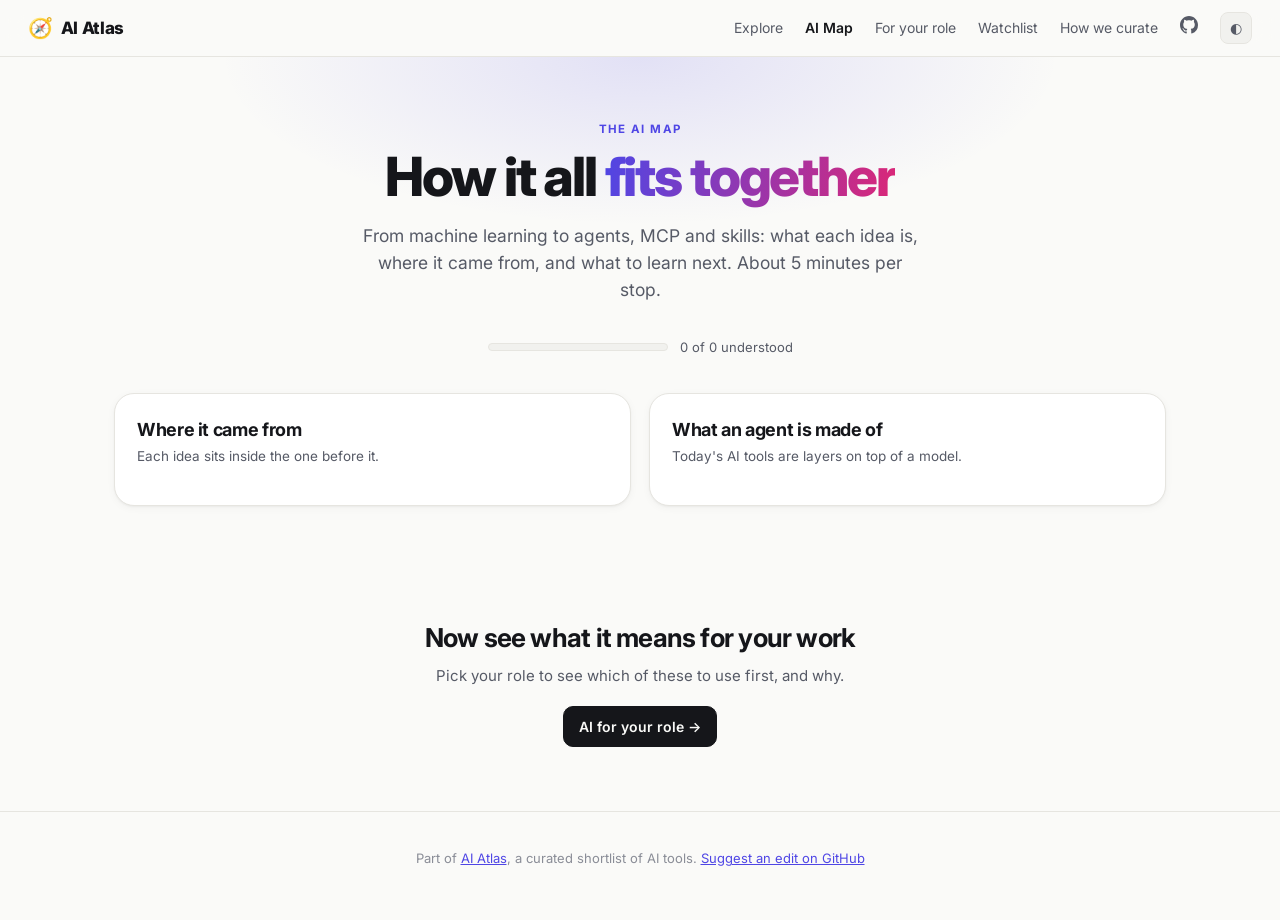
==== site/learn.html @ 44d68c16 "Initial commit: AI Atlas" ====
<!doctype html>
<html lang="en">
<head>
  <meta charset="utf-8">
  <meta name="viewport" content="width=device-width, initial-scale=1">
  <title>The AI Map</title>
  <meta name="description" content="How machine learning, deep learning, LLMs, agents, MCP and skills fit together, step by step.">
  <link rel="preconnect" href="https://fonts.googleapis.com">
  <link rel="preconnect" href="https://fonts.gstatic.com" crossorigin>
  <link href="https://fonts.googleapis.com/css2?family=Inter:wght@400;500;600;700;800&family=JetBrains+Mono:wght@500&display=swap" rel="stylesheet">
  <link rel="stylesheet" href="styles.css">
  <link rel="icon" href="data:image/svg+xml,<svg xmlns='http://www.w3.org/2000/svg' viewBox='0 0 100 100'><text y='.9em' font-size='90'>🧭</text></svg>">
</head>
<body>
  <header class="topbar">
    <a class="brand" href="index.html">
      <span class="brand-mark">🧭</span> AI&nbsp;Atlas
    </a>
    <nav class="topnav">
      <a href="index.html">Explore</a>
      <a href="learn.html" aria-current="page"><span class="long">AI </span>Map</a>
      <a href="roles.html"><span class="long">For your </span><span class="cap">r</span>ole</a>
      <a href="index.html#watchlist">Watchlist</a>
      <a href="https://github.com/vivekanand30/ai-atlas/blob/main/CURATION.md" target="_blank" rel="noopener">How we curate</a>
      <a class="gh" href="https://github.com/vivekanand30/ai-atlas" target="_blank" rel="noopener" aria-label="GitHub">
        <svg viewBox="0 0 16 16" width="18" height="18" aria-hidden="true"><path fill="currentColor" d="M8 0C3.58 0 0 3.58 0 8c0 3.54 2.29 6.53 5.47 7.59.4.07.55-.17.55-.38 0-.19-.01-.82-.01-1.49-2.01.37-2.53-.49-2.69-.94-.09-.23-.48-.94-.82-1.13-.28-.15-.68-.52-.01-.53.63-.01 1.08.58 1.23.82.72 1.21 1.87.87 2.33.66.07-.52.28-.87.51-1.07-1.78-.2-3.64-.89-3.64-3.95 0-.87.31-1.59.82-2.15-.08-.2-.36-1.02.08-2.12 0 0 .67-.21 2.2.82.64-.18 1.32-.27 2-.27.68 0 1.36.09 2 .27 1.53-1.04 2.2-.82 2.2-.82.44 1.1.16 1.92.08 2.12.51.56.82 1.27.82 2.15 0 3.07-1.87 3.75-3.65 3.95.29.25.54.73.54 1.48 0 1.07-.01 1.93-.01 2.2 0 .21.15.46.55.38A8.013 8.013 0 0016 8c0-4.42-3.58-8-8-8z"/></svg>
      </a>
      <button class="icon-btn" id="theme-toggle" aria-label="Toggle theme">◐</button>
    </nav>
  </header>
  <section class="page-hero">
    <p class="kicker">The AI Map</p>
    <h1>How it all <span class="grad">fits together</span></h1>
    <p class="sub">From machine learning to agents, MCP and skills: what each idea is, where it came from, and what to learn next. About 5 minutes per stop.</p>
    <div class="progress" aria-live="polite">
      <div class="progress-bar"><span id="progress-fill"></span></div>
      <span id="progress-text">0 of 0 understood</span>
      <button class="link-btn" id="progress-reset" hidden>Reset</button>
    </div>
  </section>

  <section class="big-picture" aria-label="The big picture">
    <div class="bp-card">
      <h2>Where it came from</h2>
      <p class="bp-sub">Each idea sits inside the one before it.</p>
      <div class="nest" id="nest"></div>
    </div>
    <div class="bp-card">
      <h2>What an agent is made of</h2>
      <p class="bp-sub">Today's AI tools are layers on top of a model.</p>
      <div class="layers" id="layers"></div>
    </div>
  </section>

  <main class="roadmap" id="roadmap"></main>

  <section class="cta">
    <h2>Now see what it means for your work</h2>
    <p>Pick your role to see which of these to use first, and why.</p>
    <a class="btn btn-primary" href="roles.html">AI for your role →</a>
  </section>

  <aside class="drawer" id="drawer" hidden aria-label="Concept details"></aside>
  <div class="scrim" id="scrim" hidden></div>

  <footer class="footer">
    Part of <a href="index.html">AI Atlas</a>, a curated shortlist of AI tools. <a href="https://github.com/vivekanand30/ai-atlas">Suggest an edit on GitHub</a>
  </footer>
  <script src="data.js"></script>
  <script src="common.js"></script>
  <script src="learn.js"></script>
  <script src="totop.js"></script>
</body>
</html>
---- site/styles.css ----
:root {
  --bg: #fafaf8;
  --bg-elev: #ffffff;
  --bg-soft: #f1f1ee;
  --fg: #15161a;
  --fg-muted: #565a66;
  --fg-faint: #8a8d97;
  --border: #e6e5e0;
  --accent: #4f46e5;
  --accent-2: #db2777;
  --accent-soft: #eef0ff;
  --gold: #b7791f;
  --gold-soft: #fdf5e6;
  --oss: #0f8a5f; --free: #2563eb; --freemium: #a16207; --paid: #be185d;
  --shadow: 0 1px 2px rgba(20,20,30,.04), 0 2px 8px rgba(20,20,30,.04);
  --shadow-hover: 0 4px 10px rgba(20,20,30,.06), 0 16px 40px rgba(20,20,30,.10);
  --radius: 16px;
  --grid-line: rgba(20,20,30,.05);
  color-scheme: light;
}
@media (prefers-color-scheme: dark) {
  :root:not([data-theme="light"]) {
    --bg: #0c0c0f; --bg-elev: #151519; --bg-soft: #1d1d23; --fg: #eeeef2; --fg-muted: #a6a8b3; --fg-faint: #6e7180;
    --border: #2a2a32; --accent: #8b8cff; --accent-2: #f472b6; --accent-soft: #1f2040; --gold: #f2c46d; --gold-soft: #2a2214;
    --oss: #4ade80; --free: #60a5fa; --freemium: #fbbf24; --paid: #f472b6;
    --shadow: 0 1px 2px rgba(0,0,0,.4); --shadow-hover: 0 12px 36px rgba(0,0,0,.5); --grid-line: rgba(255,255,255,.04);
    color-scheme: dark;
  }
}
:root[data-theme="dark"] {
  --bg: #0c0c0f; --bg-elev: #151519; --bg-soft: #1d1d23; --fg: #eeeef2; --fg-muted: #a6a8b3; --fg-faint: #6e7180;
  --border: #2a2a32; --accent: #8b8cff; --accent-2: #f472b6; --accent-soft: #1f2040; --gold: #f2c46d; --gold-soft: #2a2214;
  --oss: #4ade80; --free: #60a5fa; --freemium: #fbbf24; --paid: #f472b6;
  --shadow: 0 1px 2px rgba(0,0,0,.4); --shadow-hover: 0 12px 36px rgba(0,0,0,.5); --grid-line: rgba(255,255,255,.04);
  color-scheme: dark;
}

* { box-sizing: border-box; }
[hidden] { display: none !important; }
html { scroll-behavior: smooth; scroll-padding-top: 72px; }
body { margin: 0; background: var(--bg); color: var(--fg); font: 15px/1.55 Inter, system-ui, -apple-system, sans-serif; -webkit-font-smoothing: antialiased; overflow-x: hidden; }
a { color: inherit; }
button { font: inherit; color: inherit; }
.muted { color: var(--fg-faint); }

/* Top bar */
.topbar {
  position: sticky; top: 0; z-index: 20; display: flex; align-items: center; justify-content: space-between;
  padding: 12px 28px; background: color-mix(in srgb, var(--bg) 80%, transparent);
  backdrop-filter: saturate(1.4) blur(14px); border-bottom: 1px solid var(--border);
}
.brand { display: flex; align-items: center; gap: 8px; font-weight: 800; letter-spacing: -.02em; text-decoration: none; font-size: 17px; }
.brand-mark { font-size: 20px; }
.topnav { display: flex; align-items: center; gap: 22px; font-size: 14px; color: var(--fg-muted); }
.topnav a { text-decoration: none; }
.topnav a:hover { color: var(--fg); }
.icon-btn { background: var(--bg-soft); border: 1px solid var(--border); border-radius: 8px; width: 32px; height: 32px; cursor: pointer; }

/* Hero */
.hero { position: relative; isolation: isolate; max-width: 900px; margin: 0 auto; padding: 72px 24px 32px; text-align: center; }
.hero::before {
  content: ""; position: absolute; inset: 0 calc(50% - 50vw); z-index: -1;
  background:
    radial-gradient(600px 260px at 50% 0%, color-mix(in srgb, var(--accent) 16%, transparent), transparent 70%),
    linear-gradient(var(--grid-line) 1px, transparent 1px) 0 0 / 40px 40px,
    linear-gradient(90deg, var(--grid-line) 1px, transparent 1px) 0 0 / 40px 40px;
  -webkit-mask-image: linear-gradient(#000 40%, transparent); mask-image: linear-gradient(#000 40%, transparent);
}
.eyebrow {
  display: inline-flex; flex-wrap: wrap; justify-content: center; align-items: center; gap: 4px 8px; margin: 0 0 18px; padding: 5px 12px; border-radius: 999px;
  font-size: 12.5px; color: var(--fg-muted); font-weight: 500; background: var(--bg-elev); border: 1px solid var(--border);
}
.dot { width: 7px; height: 7px; border-radius: 50%; background: var(--oss); box-shadow: 0 0 0 3px color-mix(in srgb, var(--oss) 20%, transparent); }
.hero h1 { margin: 0; font-size: clamp(36px, 6.4vw, 64px); line-height: 1.02; letter-spacing: -.045em; font-weight: 800; }
.grad { background: linear-gradient(100deg, var(--accent), var(--accent-2)); -webkit-background-clip: text; background-clip: text; color: transparent; }
.sub { color: var(--fg-muted); font-size: 17.5px; margin: 16px auto 30px; max-width: 560px; }

.search { position: relative; max-width: 680px; margin: 0 auto; }
.search input {
  width: 100%; padding: 19px 54px; font: inherit; font-size: 17px; color: var(--fg);
  background: var(--bg-elev); border: 1px solid var(--border); border-radius: 18px;
  box-shadow: 0 1px 2px rgba(0,0,0,.04), 0 10px 30px -10px color-mix(in srgb, var(--accent) 25%, transparent);
  outline: none; transition: border-color .15s, box-shadow .15s;
}
.search input:focus { border-color: var(--accent); box-shadow: 0 0 0 4px var(--accent-soft), 0 10px 30px -10px color-mix(in srgb, var(--accent) 35%, transparent); }
.search input::-webkit-search-cancel-button { display: none; }
.search-ico { position: absolute; left: 20px; top: 50%; transform: translateY(-50%); color: var(--fg-faint); }
.kbd {
  position: absolute; right: 18px; top: 50%; transform: translateY(-50%);
  font: 500 12px "JetBrains Mono", monospace; color: var(--fg-faint);
  border: 1px solid var(--border); border-bottom-width: 2px; border-radius: 6px; padding: 1px 7px; background: var(--bg-soft);
}
.try { margin-top: 14px; font-size: 13px; color: var(--fg-faint); display: flex; flex-wrap: wrap; justify-content: center; gap: 6px 4px; align-items: center; }
.try button { background: none; border: 0; padding: 2px 6px; border-radius: 6px; color: var(--fg-muted); cursor: pointer; text-decoration: underline dotted; text-underline-offset: 3px; }
.try button:hover { color: var(--accent); background: var(--accent-soft); }

.intents-label { margin: 34px 0 10px; font-size: 11.5px; text-transform: uppercase; letter-spacing: .1em; color: var(--fg-faint); font-weight: 600; }
.intents { display: flex; flex-wrap: wrap; justify-content: center; gap: 8px; }
.intent {
  display: inline-flex; align-items: center; gap: 6px; padding: 8px 14px; border-radius: 999px;
  background: var(--bg-elev); border: 1px solid var(--border); cursor: pointer; font-size: 14px; font-weight: 500;
  transition: transform .12s, border-color .12s, background .12s; box-shadow: var(--shadow);
}
.intent:hover { border-color: var(--accent); transform: translateY(-1px); }
.intent[aria-pressed="true"] { background: var(--fg); border-color: var(--fg); color: var(--bg); }

/* Stack pipeline */
.stack-view { max-width: 1260px; margin: 8px auto 16px; padding: 0 28px; }
.stack-card { background: var(--bg-elev); border: 1px solid var(--border); border-radius: 22px; padding: 26px; box-shadow: var(--shadow-hover); animation: rise .25s ease-out; }
@keyframes rise { from { opacity: 0; transform: translateY(6px); } to { opacity: 1; transform: none; } }
.stack-head { display: flex; justify-content: space-between; gap: 16px; align-items: flex-start; margin-bottom: 22px; }
.stack-kicker, .sug-kicker, .verdict-label { font-size: 11px; text-transform: uppercase; letter-spacing: .1em; font-weight: 700; color: var(--accent); }
.stack-head h2 { margin: 4px 0 0; font-size: 24px; letter-spacing: -.025em; }
.stack-head p { margin: 4px 0 0; color: var(--fg-muted); }
.close-btn { flex: none; background: var(--bg-soft); border: 0; border-radius: 9px; width: 34px; height: 34px; cursor: pointer; font-size: 19px; line-height: 1; }
.close-btn:hover { background: var(--border); }
.pipeline { list-style: none; margin: 0; padding: 0 0 4px; display: grid; grid-auto-flow: column; grid-auto-columns: minmax(190px, 1fr); overflow-x: auto; }
.step { position: relative; padding-right: 18px; }
.step:not(:last-child)::after { content: ""; position: absolute; top: 15px; left: 40px; right: 2px; height: 2px; background: linear-gradient(90deg, var(--accent), var(--accent-2)); opacity: .3; border-radius: 2px; }
.step-num { position: relative; z-index: 1; width: 32px; height: 32px; border-radius: 50%; display: grid; place-items: center; background: linear-gradient(135deg, var(--accent), var(--accent-2)); color: #fff; font-weight: 700; font-size: 14px; }
.step h4 { margin: 12px 0 2px; font-size: 15px; }
.step p { margin: 0 0 12px; font-size: 13px; color: var(--fg-muted); min-height: 3.9em; }
.picks { display: flex; flex-direction: column; gap: 6px; }
.pick { display: flex; align-items: center; gap: 8px; text-align: left; padding: 7px 10px; border-radius: 10px; background: var(--bg-soft); border: 1px solid transparent; cursor: pointer; font-size: 13.5px; font-weight: 500; }
.pick:hover { border-color: var(--accent); background: var(--accent-soft); }
.pick.is-default { background: var(--bg-elev); border-color: color-mix(in srgb, var(--accent) 50%, transparent); box-shadow: var(--shadow); }
.pick .default { margin-left: auto; font-size: 10.5px; font-weight: 700; text-transform: uppercase; letter-spacing: .06em; color: var(--accent); }

/* Layout */
.layout { max-width: 1260px; margin: 0 auto; padding: 20px 28px 72px; display: grid; grid-template-columns: 236px 1fr; gap: 36px; }
.layout > * { min-width: 0; }
.filters { position: sticky; top: 78px; align-self: start; max-height: calc(100vh - 94px); overflow-y: auto; padding-right: 4px; }
.filter-group { margin-bottom: 24px; }
.filter-group h3 { font-size: 11.5px; text-transform: uppercase; letter-spacing: .1em; color: var(--fg-faint); margin: 0 0 8px; font-weight: 600; }
.cat-list { list-style: none; margin: 0; padding: 0; }
.cat-btn { width: 100%; display: flex; align-items: center; gap: 8px; padding: 6px 10px; border-radius: 8px; border: 0; background: none; cursor: pointer; text-align: left; font-size: 14px; color: var(--fg-muted); }
.cat-btn:hover { background: var(--bg-soft); color: var(--fg); }
.cat-btn[aria-pressed="true"] { background: var(--fg); color: var(--bg); font-weight: 600; }
.cat-btn[aria-pressed="true"] .n { color: inherit; opacity: .7; }
.cat-btn .n { margin-left: auto; font-size: 12px; color: var(--fg-faint); font-variant-numeric: tabular-nums; }
.seg { display: flex; flex-wrap: wrap; gap: 6px; }
.seg button { padding: 5px 10px; border-radius: 8px; border: 1px solid var(--border); background: var(--bg-elev); cursor: pointer; font-size: 13px; }
.seg button[aria-pressed="true"] { background: var(--fg); color: var(--bg); border-color: var(--fg); }
select { width: 100%; padding: 8px 10px; border-radius: 8px; border: 1px solid var(--border); background: var(--bg-elev); color: var(--fg); font: inherit; font-size: 14px; }

.results-head { display: flex; align-items: center; justify-content: space-between; margin-bottom: 14px; min-height: 28px; gap: 12px; }
.results-meta { color: var(--fg-muted); font-size: 14px; }
.results-meta strong { color: var(--fg); }
.link-btn { background: none; border: 0; color: var(--accent); cursor: pointer; font-size: 14px; font-weight: 500; white-space: nowrap; }

.suggest {
  display: flex; align-items: center; gap: 14px; padding: 14px 18px; margin-bottom: 18px; border-radius: 14px; cursor: pointer;
  background: linear-gradient(100deg, var(--accent-soft), color-mix(in srgb, var(--accent-2) 10%, var(--bg-elev)));
  border: 1px solid color-mix(in srgb, var(--accent) 30%, transparent); transition: transform .12s;
}
.suggest:hover { transform: translateY(-1px); }
.sug-emoji { font-size: 26px; }
.suggest strong { font-size: 16px; }
.suggest .go { margin-left: auto; font-weight: 600; color: var(--accent); white-space: nowrap; }

.cat-section { margin-bottom: 44px; }
.cat-head { display: flex; align-items: baseline; gap: 12px; }
.cat-head h2 { font-size: 21px; letter-spacing: -.025em; margin: 0; }
.cat-count { font-size: 12px; color: var(--fg-faint); font-variant-numeric: tabular-nums; }
.cat-blurb { margin: 2px 0 16px; color: var(--fg-muted); font-size: 14px; }
.grid { display: grid; grid-template-columns: repeat(auto-fill, minmax(280px, 1fr)); gap: 16px 14px; padding-top: 6px; }

/* Cards */
.card {
  position: relative; display: flex; flex-direction: column; gap: 12px; padding: 18px; border-radius: var(--radius); cursor: pointer;
  background: var(--bg-elev); border: 1px solid var(--border); box-shadow: var(--shadow); transition: transform .15s, box-shadow .15s, border-color .15s;
}
.card:hover { transform: translateY(-2px); box-shadow: var(--shadow-hover); border-color: color-mix(in srgb, var(--accent) 35%, var(--border)); }
.card:focus-visible { outline: 2px solid var(--accent); outline-offset: 2px; }
.card.is-pick { border-color: color-mix(in srgb, var(--gold) 55%, var(--border)); background: linear-gradient(180deg, var(--gold-soft), var(--bg-elev) 60%); }
.pick-badge { position: absolute; top: -9px; right: 14px; font-size: 10.5px; font-weight: 700; letter-spacing: .04em; text-transform: uppercase; padding: 2px 9px; border-radius: 999px; background: var(--gold); color: #fff; }
:root[data-theme="dark"] .pick-badge { color: #1a1408; }
@media (prefers-color-scheme: dark) { :root:not([data-theme="light"]) .pick-badge { color: #1a1408; } }
.card-top { display: flex; align-items: center; gap: 11px; }
.card-id { min-width: 0; }
.avatar { width: 38px; height: 38px; flex: none; border-radius: 10px; background: var(--bg-soft); display: grid; place-items: center; font-weight: 700; font-size: 15px; color: var(--fg-muted); overflow: hidden; border: 1px solid var(--border); }
.avatar img { width: 100%; height: 100%; object-fit: cover; }
.avatar.xs { width: 22px; height: 22px; border-radius: 6px; font-size: 11px; }
.avatar.lg { width: 56px; height: 56px; border-radius: 14px; font-size: 22px; }
.card-title { font-weight: 650; font-size: 16px; letter-spacing: -.015em; line-height: 1.2; }
.card-cat { font-size: 12px; color: var(--fg-faint); margin-top: 2px; }
.price-txt { font-weight: 600; }
.price-oss { color: var(--oss); } .price-free { color: var(--free); } .price-freemium { color: var(--freemium); } .price-paid { color: var(--paid); }
.card-why { margin: 0; color: var(--fg); font-size: 14px; line-height: 1.5; flex: 1; }
.uses { display: flex; flex-direction: column; gap: 4px; border-top: 1px dashed var(--border); padding-top: 10px; }
.use { font-size: 12.5px; color: var(--fg-muted); }
.use::before { content: "→ "; color: var(--accent); font-weight: 600; }
mark { background: color-mix(in srgb, var(--accent) 20%, transparent); color: inherit; border-radius: 3px; padding: 0 1px; }

/* Watchlist */
.watch-section { padding-top: 28px; border-top: 1px dashed var(--border); }
.watch-card { position: relative; display: flex; flex-direction: column; gap: 8px; padding: 16px 18px; border-radius: var(--radius); border: 1px dashed var(--border); background: var(--bg-soft); }
.watch-top { display: flex; flex-direction: column; gap: 2px; }
.watch-top a { text-decoration: none; font-size: 15.5px; }
.watch-top a:hover { color: var(--accent); }
.watch-card p { margin: 0; font-size: 14px; }
.watch-card dl { margin: 0; font-size: 12.5px; color: var(--fg-muted); }
.watch-card dt { font-weight: 700; text-transform: uppercase; letter-spacing: .06em; font-size: 10.5px; color: var(--fg-faint); margin-top: 6px; }
.watch-card dd { margin: 2px 0 0; }
.watch-badge { position: absolute; top: -9px; right: 14px; font-size: 10.5px; font-weight: 700; letter-spacing: .04em; text-transform: uppercase; padding: 2px 9px; border-radius: 999px; background: var(--bg-elev); color: var(--fg-muted); border: 1px dashed var(--fg-faint); }
.watch-results { margin-top: 28px; padding-top: 20px; border-top: 1px dashed var(--border); }
.watch-results-head { display: flex; flex-wrap: wrap; align-items: baseline; gap: 4px 12px; margin-bottom: 12px; }
.watch-results-head h3 { margin: 0; font-size: 17px; letter-spacing: -.02em; }
.watch-results-head span { color: var(--fg-muted); font-size: 13.5px; }
.soft-empty { margin: 0 0 4px; font-size: 14px; }
.watch-note { margin-top: 16px; padding: 12px 16px; border-radius: 12px; border: 1px dashed var(--border); font-size: 13.5px; color: var(--fg-muted); }
.watch-note a { color: var(--accent); }

.empty { text-align: center; padding: 56px 20px; color: var(--fg-muted); border: 1px dashed var(--border); border-radius: var(--radius); background: var(--bg-elev); }
.empty-ico { font-size: 34px; }
.empty a { color: var(--accent); }

/* Detail dialog */
.detail { width: min(660px, calc(100vw - 32px)); max-height: calc(100vh - 64px); padding: 0; border: 1px solid var(--border); border-radius: 22px; background: var(--bg-elev); color: var(--fg); box-shadow: 0 30px 80px rgba(0,0,0,.35); }
.detail::backdrop { background: rgba(10,10,20,.45); backdrop-filter: blur(4px); }
.detail-body { padding: 26px; }
.detail-head { display: flex; gap: 14px; align-items: center; }
.detail-head h2 { margin: 0; font-size: 24px; letter-spacing: -.025em; }
.detail-head .close-btn { margin-left: auto; align-self: flex-start; }
.pick-inline { color: var(--gold); font-weight: 600; }
.lead { font-size: 15.5px; color: var(--fg-muted); margin: 18px 0 14px; }
.verdict { padding: 14px 16px; border-radius: 12px; background: var(--accent-soft); border-left: 3px solid var(--accent); font-size: 15px; }
.verdict-label { margin-bottom: 4px; }
.detail h3 { font-size: 11.5px; text-transform: uppercase; letter-spacing: .1em; color: var(--fg-faint); margin: 22px 0 8px; }
.chips { display: flex; gap: 6px; flex-wrap: wrap; }
.chip { padding: 6px 11px; border-radius: 9px; background: var(--bg-soft); border: 1px solid transparent; cursor: pointer; font-size: 13px; font-weight: 500; }
.chip:hover { border-color: var(--accent); color: var(--accent); }
.learn { display: flex; align-items: center; gap: 10px; padding: 12px 14px; border-radius: 12px; border: 1px solid var(--border); text-decoration: none; font-weight: 500; font-size: 14px; }
.learn:hover { border-color: var(--accent); }
.learn .arrow { margin-left: auto; color: var(--fg-faint); }
.actions { display: flex; gap: 8px; flex-wrap: wrap; margin-top: 22px; }
.btn { display: inline-flex; align-items: center; gap: 6px; padding: 9px 15px; border-radius: 10px; text-decoration: none; font-weight: 600; font-size: 14px; border: 1px solid var(--border); background: var(--bg-elev); cursor: pointer; }
.btn-primary { background: var(--fg); color: var(--bg); border-color: var(--fg); }
.badges { display: flex; gap: 6px; flex-wrap: wrap; margin-top: 14px; min-height: 20px; }
.badges img { height: 20px; }
.alts { display: grid; gap: 6px; }
.alt { display: flex; gap: 10px; align-items: flex-start; text-align: left; padding: 10px 12px; border-radius: 10px; border: 1px solid var(--border); background: none; cursor: pointer; font-size: 13.5px; }
.alt:hover { border-color: var(--accent); background: var(--accent-soft); }
.alt small { color: var(--fg-muted); font-size: 12.5px; }
.alt .avatar { margin-top: 2px; }

.footer { text-align: center; color: var(--fg-faint); font-size: 13px; padding: 36px 16px 52px; border-top: 1px solid var(--border); }
.footer a { color: var(--accent); }

/* Mobile */
@media (max-width: 860px) {
  .topbar { padding: 10px 16px; }
  .topnav { gap: 12px; font-size: 13px; }
  .topnav a:not(.gh):not([href$=".html"]) { display: none; }
  .topnav a { white-space: nowrap; }
  .topnav .long { display: none; }
  .topnav .cap { text-transform: uppercase; }
  .brand { font-size: 15px; }
  .hero { padding: 40px 16px 20px; }
  .eyebrow { font-size: 11.5px; }
  .search input { padding: 16px 44px; font-size: 16px; }
  .search-ico { left: 16px; }
  .kbd { display: none; }
  .intents { flex-wrap: nowrap; justify-content: flex-start; overflow-x: auto; margin: 0 -16px; padding: 0 16px 6px; }
  .intent { white-space: nowrap; }
  .stack-view { padding: 0 16px; }
  .stack-card { padding: 18px; }
  .pipeline { grid-auto-flow: row; grid-auto-columns: auto; gap: 20px; }
  .step:not(:last-child)::after { display: none; }
  .step p { min-height: 0; }
  .layout { grid-template-columns: 1fr; padding: 8px 16px 48px; gap: 14px; }
  .filters { position: static; max-height: none; overflow: visible; display: flex; gap: 12px; flex-direction: column; }
  .filter-group { margin: 0; }
  .cat-list { display: flex; gap: 6px; overflow-x: auto; margin: 0 -16px; padding: 0 16px 4px; }
  .cat-btn { white-space: nowrap; border: 1px solid var(--border); background: var(--bg-elev); }
  .cat-btn .n { margin-left: 4px; }
  .grid { grid-template-columns: 1fr; }
  .suggest .go { display: none; }
}

/* ===================== Shared page bits ===================== */
.topnav a[aria-current="page"] { color: var(--fg); font-weight: 600; }
.kicker { font-size: 11.5px; text-transform: uppercase; letter-spacing: .12em; font-weight: 700; color: var(--accent); margin: 0; }
.page-hero { position: relative; isolation: isolate; max-width: 860px; margin: 0 auto; padding: 64px 24px 28px; text-align: center; }
.page-hero::before {
  content: ""; position: absolute; inset: 0 calc(50% - 50vw); z-index: -1;
  background: radial-gradient(600px 240px at 50% 0%, color-mix(in srgb, var(--accent) 14%, transparent), transparent 70%);
}
.page-hero h1 { margin: 10px 0 0; font-size: clamp(32px, 5.6vw, 54px); line-height: 1.05; letter-spacing: -.04em; font-weight: 800; }
.tool-chip { display: inline-flex; align-items: center; gap: 7px; padding: 5px 10px 5px 6px; border-radius: 9px; background: var(--bg-soft); border: 1px solid transparent; text-decoration: none; font-size: 13px; font-weight: 500; }
.tool-chip:hover { border-color: var(--accent); color: var(--accent); }
.cta { text-align: center; padding: 48px 24px 64px; }
.cta h2 { margin: 0; font-size: 26px; letter-spacing: -.03em; }
.cta p { color: var(--fg-muted); margin: 6px 0 18px; }

/* ===================== AI Map ===================== */
.progress { display: inline-flex; align-items: center; gap: 12px; margin-top: 4px; font-size: 13px; color: var(--fg-muted); }
.progress-bar { width: 180px; height: 8px; border-radius: 99px; background: var(--bg-soft); border: 1px solid var(--border); overflow: hidden; }
.progress-bar span { display: block; height: 100%; width: 0; background: linear-gradient(90deg, var(--accent), var(--accent-2)); transition: width .3s; }

.big-picture { max-width: 1100px; margin: 8px auto 40px; padding: 0 24px; display: grid; grid-template-columns: 1fr 1fr; gap: 18px; }
.bp-card { background: var(--bg-elev); border: 1px solid var(--border); border-radius: 20px; padding: 22px; box-shadow: var(--shadow); }
.bp-card h2 { margin: 0; font-size: 18px; letter-spacing: -.02em; }
.bp-sub { margin: 2px 0 16px; color: var(--fg-muted); font-size: 13.5px; }
.nest-box { display: block; width: 100%; text-align: left; padding: 10px 12px 12px; border-radius: 14px; cursor: pointer; border: 1.5px solid color-mix(in srgb, var(--accent) 35%, var(--border)); background: color-mix(in srgb, var(--accent) 5%, var(--bg-elev)); transition: border-color .15s; }
.nest-box .nest-box { margin-top: 8px; }
.nest-box.n1 { background: color-mix(in srgb, var(--accent) 9%, var(--bg-elev)); }
.nest-box.n2 { background: color-mix(in srgb, var(--accent) 14%, var(--bg-elev)); }
.nest-box.n3 { background: linear-gradient(120deg, color-mix(in srgb, var(--accent) 24%, var(--bg-elev)), color-mix(in srgb, var(--accent-2) 20%, var(--bg-elev))); }
.nest-box:hover { border-color: var(--accent); }
.nest-box:focus-visible { outline: 2px solid var(--accent); }
.nest-label { display: flex; align-items: baseline; gap: 8px; flex-wrap: wrap; font-size: 14px; }
.nest-label small { color: var(--fg-muted); font-size: 12px; }
.layers { display: flex; flex-direction: column; gap: 6px; }
.layer { display: flex; align-items: center; gap: 12px; width: 100%; text-align: left; padding: 9px 12px; border-radius: 12px; border: 1px solid var(--border); background: var(--bg-soft); cursor: pointer; font-size: 14px; transition: transform .12s, border-color .12s; }
button.layer:hover { border-color: var(--accent); transform: translateX(3px); }
div.layer { cursor: default; border-style: dashed; background: none; }
.layer small { display: block; color: var(--fg-muted); font-size: 12px; }
.layer-icon { font-size: 18px; width: 26px; text-align: center; }
.layer-llm { background: linear-gradient(120deg, color-mix(in srgb, var(--accent) 22%, var(--bg-elev)), color-mix(in srgb, var(--accent-2) 16%, var(--bg-elev))); }

.roadmap { max-width: 980px; margin: 0 auto; padding: 0 24px 24px; }
.phase { position: relative; padding-bottom: 28px; }
.phase-head { position: relative; z-index: 1; text-align: center; margin: 0 auto 18px; max-width: 420px; padding: 12px 18px; border-radius: 16px; background: var(--fg); color: var(--bg); }
.phase-head h2 { margin: 2px 0 0; font-size: 20px; letter-spacing: -.02em; }
.phase-head p { margin: 2px 0 0; font-size: 13px; opacity: .8; }
.phase-head .muted { color: inherit; opacity: .8; }
.phase-num { font-size: 10.5px; text-transform: uppercase; letter-spacing: .14em; font-weight: 700; opacity: .7; }
.nodes { position: relative; list-style: none; margin: 0; padding: 0; display: grid; grid-template-columns: 1fr 1fr; column-gap: 56px; row-gap: 12px; }
.roadmap::before { content: ""; position: absolute; }
.phase::before { content: ""; position: absolute; top: 0; bottom: 0; left: 50%; width: 2px; transform: translateX(-1px); background: linear-gradient(var(--accent), var(--accent-2)); opacity: .35; }
.node-row { position: relative; }
.node-row:nth-child(odd) { grid-column: 1; }
.node-row:nth-child(even) { grid-column: 2; margin-top: 30px; }
.node-row::after { content: ""; position: absolute; top: 50%; width: 28px; height: 2px; background: color-mix(in srgb, var(--accent) 40%, transparent); }
.node-row:nth-child(odd)::after { right: -28px; }
.node-row:nth-child(even)::after { left: -28px; }
.node {
  position: relative; z-index: 1; display: flex; align-items: center; gap: 12px; width: 100%; text-align: left; padding: 12px 14px; border-radius: 14px; cursor: pointer;
  background: var(--bg-elev); border: 1.5px solid var(--border); box-shadow: var(--shadow); transition: transform .12s, border-color .12s, box-shadow .12s;
}
.node:hover, .node.is-active { border-color: var(--accent); transform: translateY(-1px); box-shadow: var(--shadow-hover); }
.node-num { flex: none; width: 30px; height: 30px; border-radius: 50%; display: grid; place-items: center; font-weight: 700; font-size: 13px; background: var(--bg-soft); color: var(--fg-muted); border: 1px solid var(--border); }
.node.is-done { border-color: color-mix(in srgb, var(--oss) 55%, var(--border)); }
.node.is-done .node-num { background: var(--oss); color: #fff; border-color: var(--oss); }
.node-text strong { display: block; font-size: 15px; letter-spacing: -.01em; line-height: 1.25; }
.node-text small { color: var(--fg-faint); font-size: 12px; }

.scrim { position: fixed; inset: 0; z-index: 30; background: rgba(10,10,20,.35); backdrop-filter: blur(2px); }
.drawer { position: fixed; z-index: 31; top: 0; right: 0; bottom: 0; width: min(480px, 100vw); display: flex; flex-direction: column; background: var(--bg-elev); border-left: 1px solid var(--border); box-shadow: -20px 0 60px rgba(0,0,0,.2); animation: slide .22s ease-out; }
@keyframes slide { from { transform: translateX(30px); opacity: 0; } to { transform: none; opacity: 1; } }
.d-head { display: flex; gap: 12px; justify-content: space-between; align-items: flex-start; padding: 22px 24px 12px; border-bottom: 1px solid var(--border); }
.d-head h2 { margin: 4px 0 0; font-size: 23px; letter-spacing: -.03em; line-height: 1.15; }
.d-body { flex: 1; overflow-y: auto; padding: 6px 24px 20px; }
.d-body h3 { font-size: 11.5px; text-transform: uppercase; letter-spacing: .1em; color: var(--fg-faint); margin: 18px 0 6px; }
.d-body p { margin: 0; font-size: 15px; line-height: 1.6; }
.analogy { margin-top: 16px; padding: 12px 14px; border-radius: 12px; background: var(--gold-soft); font-size: 14.5px; }
.try-box { margin-top: 14px; padding: 12px 14px; border-radius: 12px; background: var(--accent-soft); border-left: 3px solid var(--accent); font-size: 14.5px; }
.d-body .learn { margin-top: 10px; }
.d-nav { display: flex; flex-wrap: wrap; gap: 6px; align-items: center; margin-top: 16px; font-size: 13px; color: var(--fg-faint); }
.d-nav > span { min-width: 64px; font-weight: 600; }
.d-foot { display: flex; gap: 12px; align-items: center; justify-content: space-between; flex-wrap: wrap; padding: 14px 24px; border-top: 1px solid var(--border); background: var(--bg-soft); }
.check { display: inline-flex; align-items: center; gap: 8px; font-size: 14px; font-weight: 500; cursor: pointer; }
.check input { width: 18px; height: 18px; accent-color: var(--oss); }

/* ===================== Roles ===================== */
.role-grid { max-width: 1100px; margin: 0 auto; padding: 0 24px; display: grid; grid-template-columns: repeat(auto-fill, minmax(220px, 1fr)); gap: 12px; }
.role-card { display: flex; flex-direction: column; align-items: flex-start; gap: 4px; padding: 18px; border-radius: 16px; text-align: left; cursor: pointer; background: var(--bg-elev); border: 1.5px solid var(--border); box-shadow: var(--shadow); transition: transform .12s, border-color .12s; }
.role-card:hover { transform: translateY(-2px); border-color: color-mix(in srgb, var(--accent) 50%, var(--border)); }
.role-card[aria-pressed="true"] { border-color: var(--accent); background: var(--accent-soft); }
.role-emoji { font-size: 28px; margin-bottom: 4px; }
.role-card strong { font-size: 16px; letter-spacing: -.01em; }
.role-card small { color: var(--fg-muted); font-size: 13px; line-height: 1.4; }
.role-detail { max-width: 1100px; margin: 24px auto 0; padding: 26px; border-radius: 22px; background: var(--bg-elev); border: 1px solid var(--border); box-shadow: var(--shadow-hover); animation: rise .25s ease-out; scroll-margin-top: 80px; }
.rd-head { display: flex; align-items: center; gap: 14px; margin-bottom: 16px; }
.rd-head h2 { margin: 0; font-size: 26px; letter-spacing: -.03em; }
.rd-head p { margin: 0; }
.rd-head .close-btn { margin-left: auto; }
.rd-emoji { font-size: 40px; }
.levels { display: grid; grid-template-columns: repeat(3, 1fr); gap: 16px; margin-top: 22px; }
.level h3 { display: flex; align-items: center; gap: 8px; margin: 0 0 10px; font-size: 15px; }
.level-num { width: 24px; height: 24px; border-radius: 50%; display: grid; place-items: center; font-size: 12px; color: #fff; background: linear-gradient(135deg, var(--accent), var(--accent-2)); }
.level-items { display: flex; flex-direction: column; gap: 8px; }
.role-item { display: flex; gap: 10px; align-items: flex-start; padding: 12px; border-radius: 12px; border: 1px solid var(--border); text-decoration: none; transition: border-color .12s, background .12s; }
.role-item:hover { border-color: var(--accent); background: var(--accent-soft); }
.role-item .avatar { width: 32px; height: 32px; border-radius: 8px; font-size: 13px; }
.ri-body { min-width: 0; }
.ri-top { display: flex; align-items: center; gap: 6px; flex-wrap: wrap; font-size: 14.5px; }
.ri-why { display: block; margin-top: 3px; color: var(--fg-muted); font-size: 13px; line-height: 1.45; }
.kind { font-size: 10.5px; font-weight: 700; text-transform: uppercase; letter-spacing: .05em; padding: 1px 7px; border-radius: 99px; background: var(--bg-soft); color: var(--fg-muted); border: 1px solid var(--border); }
.kind-skill { color: var(--accent-2); border-color: color-mix(in srgb, var(--accent-2) 40%, var(--border)); }
.kind-mcp { color: var(--accent); border-color: color-mix(in srgb, var(--accent) 40%, var(--border)); }
.kind-plugin { color: var(--freemium); border-color: color-mix(in srgb, var(--freemium) 40%, var(--border)); }
.kind-app { color: var(--free); border-color: color-mix(in srgb, var(--free) 40%, var(--border)); }
.watch-out { margin-top: 22px; padding: 14px 16px; border-radius: 12px; background: var(--gold-soft); font-size: 14.5px; }
.watch-out p { margin: 4px 0 0; }
.concepts { display: flex; flex-wrap: wrap; align-items: center; gap: 6px; margin-top: 16px; font-size: 13.5px; color: var(--fg-muted); }
.concepts .chip { text-decoration: none; color: var(--fg); }
.role-missing { text-align: center; color: var(--fg-faint); font-size: 13.5px; padding: 28px 16px 40px; }
.role-missing a { color: var(--accent); }

/* Review block in tool detail */
.review { margin-top: 18px; padding: 12px 14px; border-radius: 12px; border: 1px dashed var(--border); font-size: 13.5px; color: var(--fg-muted); }
.review strong { color: var(--fg); }
.review .ev { display: block; margin-top: 4px; font-size: 12px; color: var(--fg-faint); }

@media (max-width: 860px) {
  .page-hero { padding: 40px 16px 20px; }
  .big-picture { grid-template-columns: 1fr; padding: 0 16px; }
  .roadmap { padding: 0 16px 16px; }
  .phase::before { left: 15px; }
  .nodes { grid-template-columns: 1fr; padding-left: 36px; }
  .node-row:nth-child(n) { grid-column: 1; margin-top: 0; }
  .node-row:nth-child(n)::after { left: -21px; right: auto; width: 21px; }
  .phase-head { margin-left: 0; }
  .role-grid { padding: 0 16px; grid-template-columns: 1fr 1fr; }
  .role-detail { margin: 18px 16px 0; padding: 18px; }
  .levels { grid-template-columns: 1fr; }
  .rd-emoji { font-size: 32px; }
  .progress-bar { width: 120px; }
}

/* Back to top */
.to-top {
  position: fixed; right: 22px; bottom: 22px; z-index: 25; width: 44px; height: 44px; border-radius: 50%;
  display: grid; place-items: center; cursor: pointer; font-size: 18px; color: var(--bg); background: var(--fg);
  border: 0; box-shadow: var(--shadow-hover); opacity: 0; transform: translateY(10px); pointer-events: none; transition: opacity .2s, transform .2s;
}
.to-top.show { opacity: .92; transform: none; pointer-events: auto; }
.to-top:hover { opacity: 1; transform: translateY(-2px); }
.to-top:focus-visible { outline: 2px solid var(--accent); outline-offset: 3px; }
@media (max-width: 860px) { .to-top { right: 16px; bottom: 16px; width: 42px; height: 42px; } }
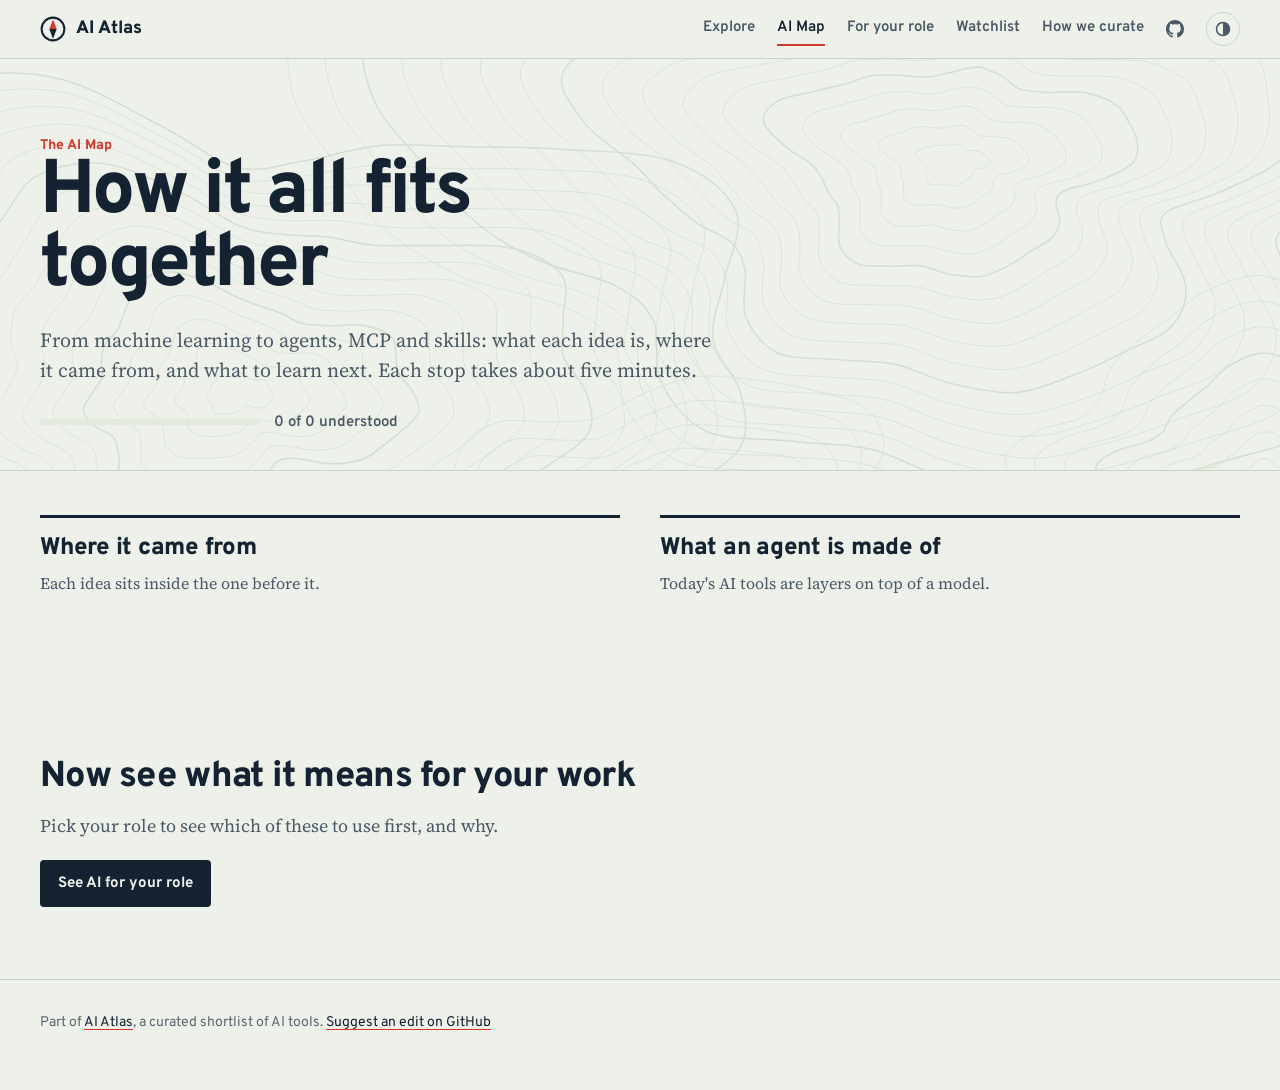
==== commit 02dc543e: "Redesign the site as a survey-map field guide Replace the generic template look (centred hero, purpl" ====
--- a/site/learn.html
+++ b/site/learn.html
@@ -7,14 +7,14 @@
   <meta name="description" content="How machine learning, deep learning, LLMs, agents, MCP and skills fit together, step by step.">
   <link rel="preconnect" href="https://fonts.googleapis.com">
   <link rel="preconnect" href="https://fonts.gstatic.com" crossorigin>
-  <link href="https://fonts.googleapis.com/css2?family=Inter:wght@400;500;600;700;800&family=JetBrains+Mono:wght@500&display=swap" rel="stylesheet">
+  <link href="https://fonts.googleapis.com/css2?family=Overpass:wght@400;600;700;800&family=Source+Serif+4:opsz,wght@8..60,400;8..60,600&display=swap" rel="stylesheet">
   <link rel="stylesheet" href="styles.css">
-  <link rel="icon" href="data:image/svg+xml,<svg xmlns='http://www.w3.org/2000/svg' viewBox='0 0 100 100'><text y='.9em' font-size='90'>🧭</text></svg>">
+  <link rel="icon" href="data:image/svg+xml,<svg xmlns='http://www.w3.org/2000/svg' viewBox='0 0 32 32'><circle cx='16' cy='16' r='14' fill='%23edf1ea' stroke='%23142231' stroke-width='2.5'/><path d='M16 4 20.5 16h-9z' fill='%23d2382b'/><path d='M16 28 11.5 16h9z' fill='%23142231'/></svg>">
 </head>
 <body>
   <header class="topbar">
     <a class="brand" href="index.html">
-      <span class="brand-mark">🧭</span> AI&nbsp;Atlas
+      <svg class="brand-mark" viewBox="0 0 32 32" aria-hidden="true"><circle cx="16" cy="16" r="14" fill="none" stroke="currentColor" stroke-width="2.5"/><path class="needle" d="M16 4 20.5 16h-9z"/><path d="M16 28 11.5 16h9z" fill="currentColor"/></svg> AI&nbsp;Atlas
     </a>
     <nav class="topnav">
       <a href="index.html">Explore</a>
@@ -25,13 +25,13 @@
       <a class="gh" href="https://github.com/vivekanand30/ai-atlas" target="_blank" rel="noopener" aria-label="GitHub">
         <svg viewBox="0 0 16 16" width="18" height="18" aria-hidden="true"><path fill="currentColor" d="M8 0C3.58 0 0 3.58 0 8c0 3.54 2.29 6.53 5.47 7.59.4.07.55-.17.55-.38 0-.19-.01-.82-.01-1.49-2.01.37-2.53-.49-2.69-.94-.09-.23-.48-.94-.82-1.13-.28-.15-.68-.52-.01-.53.63-.01 1.08.58 1.23.82.72 1.21 1.87.87 2.33.66.07-.52.28-.87.51-1.07-1.78-.2-3.64-.89-3.64-3.95 0-.87.31-1.59.82-2.15-.08-.2-.36-1.02.08-2.12 0 0 .67-.21 2.2.82.64-.18 1.32-.27 2-.27.68 0 1.36.09 2 .27 1.53-1.04 2.2-.82 2.2-.82.44 1.1.16 1.92.08 2.12.51.56.82 1.27.82 2.15 0 3.07-1.87 3.75-3.65 3.95.29.25.54.73.54 1.48 0 1.07-.01 1.93-.01 2.2 0 .21.15.46.55.38A8.013 8.013 0 0016 8c0-4.42-3.58-8-8-8z"/></svg>
       </a>
-      <button class="icon-btn" id="theme-toggle" aria-label="Toggle theme">◐</button>
+      <button class="icon-btn" id="theme-toggle" aria-label="Switch light or dark theme"><svg viewBox="0 0 16 16" aria-hidden="true"><circle cx="8" cy="8" r="6.5" fill="none" stroke="currentColor" stroke-width="1.5"/><path d="M8 1.5a6.5 6.5 0 0 1 0 13z" fill="currentColor"/></svg></button>
     </nav>
   </header>
   <section class="page-hero">
     <p class="kicker">The AI Map</p>
-    <h1>How it all <span class="grad">fits together</span></h1>
-    <p class="sub">From machine learning to agents, MCP and skills: what each idea is, where it came from, and what to learn next. About 5 minutes per stop.</p>
+    <h1>How it all fits together</h1>
+    <p class="sub">From machine learning to agents, MCP and skills: what each idea is, where it came from, and what to learn next. Each stop takes about five minutes.</p>
     <div class="progress" aria-live="polite">
       <div class="progress-bar"><span id="progress-fill"></span></div>
       <span id="progress-text">0 of 0 understood</span>
@@ -57,7 +57,7 @@
   <section class="cta">
     <h2>Now see what it means for your work</h2>
     <p>Pick your role to see which of these to use first, and why.</p>
-    <a class="btn btn-primary" href="roles.html">AI for your role →</a>
+    <a class="btn btn-primary" href="roles.html">See AI for your role</a>
   </section>
 
   <aside class="drawer" id="drawer" hidden aria-label="Concept details"></aside>
--- a/site/styles.css
+++ b/site/styles.css
@@ -1,432 +1,441 @@
+/* AI Atlas: a field guide drawn like a survey map.
+   Map-paper ground, navy ink, one route-red accent reserved for routes and editor's picks.
+   Overpass (road-sign lineage) for headings and UI; Source Serif 4 for the guidebook prose. */
 :root {
-  --bg: #fafaf8;
-  --bg-elev: #ffffff;
-  --bg-soft: #f1f1ee;
-  --fg: #15161a;
-  --fg-muted: #565a66;
-  --fg-faint: #8a8d97;
-  --border: #e6e5e0;
-  --accent: #4f46e5;
-  --accent-2: #db2777;
-  --accent-soft: #eef0ff;
-  --gold: #b7791f;
-  --gold-soft: #fdf5e6;
-  --oss: #0f8a5f; --free: #2563eb; --freemium: #a16207; --paid: #be185d;
-  --shadow: 0 1px 2px rgba(20,20,30,.04), 0 2px 8px rgba(20,20,30,.04);
-  --shadow-hover: 0 4px 10px rgba(20,20,30,.06), 0 16px 40px rgba(20,20,30,.10);
-  --radius: 16px;
-  --grid-line: rgba(20,20,30,.05);
+  --paper: #edf1ea;
+  --panel: #f8faf5;
+  --panel-2: #e3e9df;
+  --ink: #142231;
+  --ink-2: #4a5965;
+  --ink-3: #5c6970;
+  --rule: #c9d3c6;
+  --rule-strong: #142231;
+  --route: #d2382b;
+  --route-soft: #f6dcd6;
+  --contour: #8fa58a;
+  --focus: #1f6fb2;
+  --oss: #2f7d4f; --free: #2c6e9b; --freemium: #8d6420; --paid: #8a3c6b;
+  --sans: Overpass, "Helvetica Neue", Arial, sans-serif;
+  --serif: "Source Serif 4", Georgia, serif;
+  --shadow-lift: 0 18px 50px -18px rgba(20, 34, 49, .35);
   color-scheme: light;
 }
 @media (prefers-color-scheme: dark) {
   :root:not([data-theme="light"]) {
-    --bg: #0c0c0f; --bg-elev: #151519; --bg-soft: #1d1d23; --fg: #eeeef2; --fg-muted: #a6a8b3; --fg-faint: #6e7180;
-    --border: #2a2a32; --accent: #8b8cff; --accent-2: #f472b6; --accent-soft: #1f2040; --gold: #f2c46d; --gold-soft: #2a2214;
-    --oss: #4ade80; --free: #60a5fa; --freemium: #fbbf24; --paid: #f472b6;
-    --shadow: 0 1px 2px rgba(0,0,0,.4); --shadow-hover: 0 12px 36px rgba(0,0,0,.5); --grid-line: rgba(255,255,255,.04);
+    --paper: #0f1a22; --panel: #15232d; --panel-2: #1c2d39; --ink: #e4eadf; --ink-2: #a9b6b0; --ink-3: #7f8f8c;
+    --rule: #2a3b46; --rule-strong: #e4eadf; --route: #ff6a55; --route-soft: #3a1f1c; --contour: #4f6b5c; --focus: #6fb3ff;
+    --oss: #6cc58f; --free: #6fb0e0; --freemium: #d9a75a; --paid: #d88ab8;
+    --shadow-lift: 0 18px 50px -18px rgba(0, 0, 0, .7);
     color-scheme: dark;
   }
 }
 :root[data-theme="dark"] {
-  --bg: #0c0c0f; --bg-elev: #151519; --bg-soft: #1d1d23; --fg: #eeeef2; --fg-muted: #a6a8b3; --fg-faint: #6e7180;
-  --border: #2a2a32; --accent: #8b8cff; --accent-2: #f472b6; --accent-soft: #1f2040; --gold: #f2c46d; --gold-soft: #2a2214;
-  --oss: #4ade80; --free: #60a5fa; --freemium: #fbbf24; --paid: #f472b6;
-  --shadow: 0 1px 2px rgba(0,0,0,.4); --shadow-hover: 0 12px 36px rgba(0,0,0,.5); --grid-line: rgba(255,255,255,.04);
+  --paper: #0f1a22; --panel: #15232d; --panel-2: #1c2d39; --ink: #e4eadf; --ink-2: #a9b6b0; --ink-3: #7f8f8c;
+  --rule: #2a3b46; --rule-strong: #e4eadf; --route: #ff6a55; --route-soft: #3a1f1c; --contour: #4f6b5c; --focus: #6fb3ff;
+  --oss: #6cc58f; --free: #6fb0e0; --freemium: #d9a75a; --paid: #d88ab8;
+  --shadow-lift: 0 18px 50px -18px rgba(0, 0, 0, .7);
   color-scheme: dark;
 }
 
 * { box-sizing: border-box; }
 [hidden] { display: none !important; }
-html { scroll-behavior: smooth; scroll-padding-top: 72px; }
-body { margin: 0; background: var(--bg); color: var(--fg); font: 15px/1.55 Inter, system-ui, -apple-system, sans-serif; -webkit-font-smoothing: antialiased; overflow-x: hidden; }
+html { scroll-behavior: smooth; scroll-padding-top: 76px; }
+@media (prefers-reduced-motion: reduce) { html { scroll-behavior: auto; } *, *::before, *::after { animation: none !important; transition: none !important; } }
+body { margin: 0; background: var(--paper); color: var(--ink); font: 400 16px/1.55 var(--sans); -webkit-font-smoothing: antialiased; overflow-x: hidden; }
 a { color: inherit; }
-button { font: inherit; color: inherit; }
-.muted { color: var(--fg-faint); }
-
-/* Top bar */
+button, input, select { font: inherit; color: inherit; }
+:focus-visible { outline: 2px solid var(--focus); outline-offset: 2px; }
+.muted { color: var(--ink-3); }
+h1, h2, h3, h4 { font-family: var(--sans); }
+
+/* ---------- Top bar ---------- */
 .topbar {
-  position: sticky; top: 0; z-index: 20; display: flex; align-items: center; justify-content: space-between;
-  padding: 12px 28px; background: color-mix(in srgb, var(--bg) 80%, transparent);
-  backdrop-filter: saturate(1.4) blur(14px); border-bottom: 1px solid var(--border);
-}
-.brand { display: flex; align-items: center; gap: 8px; font-weight: 800; letter-spacing: -.02em; text-decoration: none; font-size: 17px; }
-.brand-mark { font-size: 20px; }
-.topnav { display: flex; align-items: center; gap: 22px; font-size: 14px; color: var(--fg-muted); }
-.topnav a { text-decoration: none; }
-.topnav a:hover { color: var(--fg); }
-.icon-btn { background: var(--bg-soft); border: 1px solid var(--border); border-radius: 8px; width: 32px; height: 32px; cursor: pointer; }
-
-/* Hero */
-.hero { position: relative; isolation: isolate; max-width: 900px; margin: 0 auto; padding: 72px 24px 32px; text-align: center; }
+  position: sticky; top: 0; z-index: 20; display: flex; align-items: center; justify-content: space-between; gap: 16px;
+  padding: 12px clamp(16px, 4vw, 40px); background: color-mix(in srgb, var(--paper) 88%, transparent);
+  backdrop-filter: blur(10px); border-bottom: 1px solid var(--rule);
+}
+.brand { display: flex; align-items: center; gap: 10px; font-weight: 800; font-size: 18px; letter-spacing: -.01em; text-decoration: none; }
+.brand-mark { width: 26px; height: 26px; flex: none; color: var(--ink); }
+.brand-mark .needle { fill: var(--route); }
+.topnav { display: flex; align-items: center; gap: 22px; font-size: 15px; font-weight: 600; color: var(--ink-2); }
+.topnav a { text-decoration: none; padding: 4px 0; border-bottom: 2px solid transparent; }
+.topnav a:hover { color: var(--ink); }
+.topnav a[aria-current="page"] { color: var(--ink); border-bottom-color: var(--route); }
+.topnav .gh { border: 0; display: grid; }
+.icon-btn { width: 34px; height: 34px; display: grid; place-items: center; background: none; border: 1px solid var(--rule); border-radius: 50%; cursor: pointer; }
+.icon-btn:hover { border-color: var(--ink); }
+.icon-btn svg { width: 16px; height: 16px; }
+
+/* ---------- Hero ---------- */
+.hero {
+  position: relative; isolation: isolate;
+  display: grid; grid-template-columns: minmax(0, 1.25fr) minmax(300px, .85fr); gap: clamp(28px, 5vw, 72px);
+  max-width: 1280px; margin: 0 auto; padding: clamp(40px, 7vw, 88px) clamp(16px, 4vw, 40px) clamp(36px, 5vw, 64px);
+}
 .hero::before {
-  content: ""; position: absolute; inset: 0 calc(50% - 50vw); z-index: -1;
-  background:
-    radial-gradient(600px 260px at 50% 0%, color-mix(in srgb, var(--accent) 16%, transparent), transparent 70%),
-    linear-gradient(var(--grid-line) 1px, transparent 1px) 0 0 / 40px 40px,
-    linear-gradient(90deg, var(--grid-line) 1px, transparent 1px) 0 0 / 40px 40px;
-  -webkit-mask-image: linear-gradient(#000 40%, transparent); mask-image: linear-gradient(#000 40%, transparent);
-}
-.eyebrow {
-  display: inline-flex; flex-wrap: wrap; justify-content: center; align-items: center; gap: 4px 8px; margin: 0 0 18px; padding: 5px 12px; border-radius: 999px;
-  font-size: 12.5px; color: var(--fg-muted); font-weight: 500; background: var(--bg-elev); border: 1px solid var(--border);
-}
-.dot { width: 7px; height: 7px; border-radius: 50%; background: var(--oss); box-shadow: 0 0 0 3px color-mix(in srgb, var(--oss) 20%, transparent); }
-.hero h1 { margin: 0; font-size: clamp(36px, 6.4vw, 64px); line-height: 1.02; letter-spacing: -.045em; font-weight: 800; }
-.grad { background: linear-gradient(100deg, var(--accent), var(--accent-2)); -webkit-background-clip: text; background-clip: text; color: transparent; }
-.sub { color: var(--fg-muted); font-size: 17.5px; margin: 16px auto 30px; max-width: 560px; }
-
-.search { position: relative; max-width: 680px; margin: 0 auto; }
+  content: ""; position: absolute; inset: 0 calc(50% - 50vw); z-index: -1; background: var(--contour); opacity: .28; border-bottom: 1px solid var(--rule);
+  -webkit-mask: url(contours.svg) center / cover no-repeat; mask: url(contours.svg) center / cover no-repeat;
+}
+.hero h1 {
+  margin: 0; font-weight: 800; font-size: clamp(44px, 7.4vw, 92px); line-height: .94; letter-spacing: -.035em; max-width: 9.5ch;
+}
+.sub { font-family: var(--serif); color: var(--ink-2); font-size: clamp(18px, 1.6vw, 20px); line-height: 1.5; margin: 22px 0 28px; max-width: 34em; }
+.search { position: relative; max-width: 620px; }
 .search input {
-  width: 100%; padding: 19px 54px; font: inherit; font-size: 17px; color: var(--fg);
-  background: var(--bg-elev); border: 1px solid var(--border); border-radius: 18px;
-  box-shadow: 0 1px 2px rgba(0,0,0,.04), 0 10px 30px -10px color-mix(in srgb, var(--accent) 25%, transparent);
-  outline: none; transition: border-color .15s, box-shadow .15s;
-}
-.search input:focus { border-color: var(--accent); box-shadow: 0 0 0 4px var(--accent-soft), 0 10px 30px -10px color-mix(in srgb, var(--accent) 35%, transparent); }
+  width: 100%; padding: 18px 52px 18px 50px; font-size: 18px; color: var(--ink);
+  background: var(--panel); border: 2px solid var(--ink); border-radius: 6px; outline: none;
+}
+.search input:focus { box-shadow: 0 0 0 4px color-mix(in srgb, var(--focus) 25%, transparent); }
+.search input::placeholder { color: var(--ink-3); }
 .search input::-webkit-search-cancel-button { display: none; }
-.search-ico { position: absolute; left: 20px; top: 50%; transform: translateY(-50%); color: var(--fg-faint); }
-.kbd {
-  position: absolute; right: 18px; top: 50%; transform: translateY(-50%);
-  font: 500 12px "JetBrains Mono", monospace; color: var(--fg-faint);
-  border: 1px solid var(--border); border-bottom-width: 2px; border-radius: 6px; padding: 1px 7px; background: var(--bg-soft);
-}
-.try { margin-top: 14px; font-size: 13px; color: var(--fg-faint); display: flex; flex-wrap: wrap; justify-content: center; gap: 6px 4px; align-items: center; }
-.try button { background: none; border: 0; padding: 2px 6px; border-radius: 6px; color: var(--fg-muted); cursor: pointer; text-decoration: underline dotted; text-underline-offset: 3px; }
-.try button:hover { color: var(--accent); background: var(--accent-soft); }
-
-.intents-label { margin: 34px 0 10px; font-size: 11.5px; text-transform: uppercase; letter-spacing: .1em; color: var(--fg-faint); font-weight: 600; }
-.intents { display: flex; flex-wrap: wrap; justify-content: center; gap: 8px; }
+.search-ico { position: absolute; left: 18px; top: 50%; transform: translateY(-50%); color: var(--ink-2); }
+.kbd { position: absolute; right: 16px; top: 50%; transform: translateY(-50%); font-size: 13px; font-weight: 700; color: var(--ink-3); border: 1px solid var(--rule); border-radius: 4px; padding: 0 7px; }
+.try { margin-top: 14px; font-size: 15px; color: var(--ink-3); display: flex; flex-wrap: wrap; gap: 4px 14px; align-items: baseline; }
+.try button { background: none; border: 0; padding: 0; color: var(--ink-2); cursor: pointer; text-decoration: underline; text-decoration-color: var(--rule); text-underline-offset: 4px; text-decoration-thickness: 2px; }
+.try button:hover { color: var(--ink); text-decoration-color: var(--route); }
+.hero-note { margin: 26px 0 0; font-size: 14px; color: var(--ink-3); }
+.hero-note strong { color: var(--ink); font-weight: 700; }
+
+/* Routes index: the goals, listed like an atlas index with leaders */
+.routes { align-self: end; background: color-mix(in srgb, var(--panel) 92%, transparent); border-top: 3px solid var(--ink); padding: 16px 20px 10px; }
+.routes h2 { margin: 0; font-size: 20px; font-weight: 800; letter-spacing: -.01em; }
+.routes > p { margin: 2px 0 10px; font-size: 14px; color: var(--ink-3); }
+.intents { list-style: none; margin: 0; padding: 0; }
 .intent {
-  display: inline-flex; align-items: center; gap: 6px; padding: 8px 14px; border-radius: 999px;
-  background: var(--bg-elev); border: 1px solid var(--border); cursor: pointer; font-size: 14px; font-weight: 500;
-  transition: transform .12s, border-color .12s, background .12s; box-shadow: var(--shadow);
-}
-.intent:hover { border-color: var(--accent); transform: translateY(-1px); }
-.intent[aria-pressed="true"] { background: var(--fg); border-color: var(--fg); color: var(--bg); }
-
-/* Stack pipeline */
-.stack-view { max-width: 1260px; margin: 8px auto 16px; padding: 0 28px; }
-.stack-card { background: var(--bg-elev); border: 1px solid var(--border); border-radius: 22px; padding: 26px; box-shadow: var(--shadow-hover); animation: rise .25s ease-out; }
+  display: flex; align-items: baseline; gap: 8px; width: 100%; padding: 8px 0; text-align: left; cursor: pointer;
+  background: none; border: 0; border-top: 1px solid var(--rule); font-size: 16px; font-weight: 600;
+}
+.intent .leader { flex: 1; border-bottom: 2px dotted var(--rule); transform: translateY(-4px); min-width: 16px; }
+.intent .stops { font-size: 13px; font-weight: 600; color: var(--ink-3); font-variant-numeric: tabular-nums; white-space: nowrap; }
+.intent:hover .name, .intent[aria-pressed="true"] .name { color: var(--route); }
+.intent[aria-pressed="true"] .leader { border-bottom-color: var(--route); border-bottom-style: solid; }
+
+/* ---------- Stack: drawn as a route line ---------- */
+.stack-view { max-width: 1280px; margin: 0 auto; padding: 36px clamp(16px, 4vw, 40px) 8px; scroll-margin-top: 70px; }
+.stack-card { background: var(--panel); border: 1px solid var(--rule); border-top: 3px solid var(--route); padding: 24px clamp(18px, 3vw, 32px) 28px; animation: rise .25s ease-out; }
 @keyframes rise { from { opacity: 0; transform: translateY(6px); } to { opacity: 1; transform: none; } }
-.stack-head { display: flex; justify-content: space-between; gap: 16px; align-items: flex-start; margin-bottom: 22px; }
-.stack-kicker, .sug-kicker, .verdict-label { font-size: 11px; text-transform: uppercase; letter-spacing: .1em; font-weight: 700; color: var(--accent); }
-.stack-head h2 { margin: 4px 0 0; font-size: 24px; letter-spacing: -.025em; }
-.stack-head p { margin: 4px 0 0; color: var(--fg-muted); }
-.close-btn { flex: none; background: var(--bg-soft); border: 0; border-radius: 9px; width: 34px; height: 34px; cursor: pointer; font-size: 19px; line-height: 1; }
-.close-btn:hover { background: var(--border); }
-.pipeline { list-style: none; margin: 0; padding: 0 0 4px; display: grid; grid-auto-flow: column; grid-auto-columns: minmax(190px, 1fr); overflow-x: auto; }
-.step { position: relative; padding-right: 18px; }
-.step:not(:last-child)::after { content: ""; position: absolute; top: 15px; left: 40px; right: 2px; height: 2px; background: linear-gradient(90deg, var(--accent), var(--accent-2)); opacity: .3; border-radius: 2px; }
-.step-num { position: relative; z-index: 1; width: 32px; height: 32px; border-radius: 50%; display: grid; place-items: center; background: linear-gradient(135deg, var(--accent), var(--accent-2)); color: #fff; font-weight: 700; font-size: 14px; }
-.step h4 { margin: 12px 0 2px; font-size: 15px; }
-.step p { margin: 0 0 12px; font-size: 13px; color: var(--fg-muted); min-height: 3.9em; }
+.stack-head { display: flex; justify-content: space-between; gap: 16px; align-items: flex-start; margin-bottom: 26px; }
+.stack-kicker { font-size: 14px; font-weight: 700; color: var(--route); }
+.stack-head h2 { margin: 2px 0 0; font-size: clamp(26px, 3vw, 34px); font-weight: 800; letter-spacing: -.02em; line-height: 1.1; }
+.stack-head p { margin: 6px 0 0; color: var(--ink-2); font-family: var(--serif); font-size: 17px; max-width: 46em; }
+.close-btn { flex: none; width: 36px; height: 36px; display: grid; place-items: center; background: none; border: 1px solid var(--rule); border-radius: 50%; cursor: pointer; font-size: 20px; line-height: 1; }
+.close-btn:hover { border-color: var(--ink); }
+.pipeline { list-style: none; margin: 0; padding: 0; display: grid; grid-auto-flow: column; grid-auto-columns: minmax(200px, 1fr); }
+.step { position: relative; padding: 0 22px 0 0; }
+.step::before { content: ""; position: absolute; top: 9px; left: 0; right: 0; height: 4px; background: var(--route); }
+.step:first-child::before { left: 10px; }
+.step:last-child::before { right: auto; width: 10px; }
+.step-num { position: relative; width: 22px; height: 22px; border-radius: 50%; background: var(--panel); border: 4px solid var(--route); font-size: 0; }
+.step:first-child .step-num, .step:last-child .step-num { background: var(--route); }
+.step h4 { margin: 14px 0 4px; font-size: 18px; font-weight: 800; letter-spacing: -.01em; }
+.step p { margin: 0 0 14px; font-family: var(--serif); font-size: 15px; line-height: 1.45; color: var(--ink-2); }
 .picks { display: flex; flex-direction: column; gap: 6px; }
-.pick { display: flex; align-items: center; gap: 8px; text-align: left; padding: 7px 10px; border-radius: 10px; background: var(--bg-soft); border: 1px solid transparent; cursor: pointer; font-size: 13.5px; font-weight: 500; }
-.pick:hover { border-color: var(--accent); background: var(--accent-soft); }
-.pick.is-default { background: var(--bg-elev); border-color: color-mix(in srgb, var(--accent) 50%, transparent); box-shadow: var(--shadow); }
-.pick .default { margin-left: auto; font-size: 10.5px; font-weight: 700; text-transform: uppercase; letter-spacing: .06em; color: var(--accent); }
-
-/* Layout */
-.layout { max-width: 1260px; margin: 0 auto; padding: 20px 28px 72px; display: grid; grid-template-columns: 236px 1fr; gap: 36px; }
-.layout > * { min-width: 0; }
-.filters { position: sticky; top: 78px; align-self: start; max-height: calc(100vh - 94px); overflow-y: auto; padding-right: 4px; }
-.filter-group { margin-bottom: 24px; }
-.filter-group h3 { font-size: 11.5px; text-transform: uppercase; letter-spacing: .1em; color: var(--fg-faint); margin: 0 0 8px; font-weight: 600; }
+.pick { display: flex; align-items: center; gap: 9px; text-align: left; padding: 7px 10px; background: none; border: 1px solid var(--rule); border-radius: 4px; cursor: pointer; font-size: 15px; font-weight: 600; }
+.pick:hover { border-color: var(--ink); }
+.pick.is-default { border-color: var(--ink); background: var(--paper); }
+.pick .default { margin-left: auto; padding-left: 6px; font-size: 13px; font-weight: 700; color: var(--route); white-space: nowrap; }
+
+/* ---------- Browse layout ---------- */
+.layout { max-width: 1280px; margin: 0 auto; padding: 40px clamp(16px, 4vw, 40px) 80px; display: grid; grid-template-columns: 240px minmax(0, 1fr); gap: 48px; }
+.filters { position: sticky; top: 84px; align-self: start; max-height: calc(100vh - 100px); overflow-y: auto; padding-right: 10px; scrollbar-width: thin; scrollbar-color: var(--rule) transparent; }
+.filters > summary { display: none; }
+.filter-group { margin-bottom: 26px; }
+.filter-group h3 { font-size: 15px; font-weight: 800; margin: 0 0 8px; padding-bottom: 6px; border-bottom: 2px solid var(--ink); }
 .cat-list { list-style: none; margin: 0; padding: 0; }
-.cat-btn { width: 100%; display: flex; align-items: center; gap: 8px; padding: 6px 10px; border-radius: 8px; border: 0; background: none; cursor: pointer; text-align: left; font-size: 14px; color: var(--fg-muted); }
-.cat-btn:hover { background: var(--bg-soft); color: var(--fg); }
-.cat-btn[aria-pressed="true"] { background: var(--fg); color: var(--bg); font-weight: 600; }
-.cat-btn[aria-pressed="true"] .n { color: inherit; opacity: .7; }
-.cat-btn .n { margin-left: auto; font-size: 12px; color: var(--fg-faint); font-variant-numeric: tabular-nums; }
+.cat-btn { width: 100%; display: flex; align-items: baseline; gap: 8px; padding: 6px 0; border: 0; border-bottom: 1px solid var(--rule); background: none; cursor: pointer; text-align: left; font-size: 15px; color: var(--ink-2); }
+.cat-btn:hover { color: var(--ink); }
+.cat-btn[aria-pressed="true"] { color: var(--ink); font-weight: 700; box-shadow: inset 3px 0 0 var(--route); padding-left: 10px; }
+.cat-btn .n { margin-left: auto; font-size: 13px; color: var(--ink-3); font-variant-numeric: tabular-nums; }
 .seg { display: flex; flex-wrap: wrap; gap: 6px; }
-.seg button { padding: 5px 10px; border-radius: 8px; border: 1px solid var(--border); background: var(--bg-elev); cursor: pointer; font-size: 13px; }
-.seg button[aria-pressed="true"] { background: var(--fg); color: var(--bg); border-color: var(--fg); }
-select { width: 100%; padding: 8px 10px; border-radius: 8px; border: 1px solid var(--border); background: var(--bg-elev); color: var(--fg); font: inherit; font-size: 14px; }
-
-.results-head { display: flex; align-items: center; justify-content: space-between; margin-bottom: 14px; min-height: 28px; gap: 12px; }
-.results-meta { color: var(--fg-muted); font-size: 14px; }
-.results-meta strong { color: var(--fg); }
-.link-btn { background: none; border: 0; color: var(--accent); cursor: pointer; font-size: 14px; font-weight: 500; white-space: nowrap; }
-
-.suggest {
-  display: flex; align-items: center; gap: 14px; padding: 14px 18px; margin-bottom: 18px; border-radius: 14px; cursor: pointer;
-  background: linear-gradient(100deg, var(--accent-soft), color-mix(in srgb, var(--accent-2) 10%, var(--bg-elev)));
-  border: 1px solid color-mix(in srgb, var(--accent) 30%, transparent); transition: transform .12s;
-}
-.suggest:hover { transform: translateY(-1px); }
-.sug-emoji { font-size: 26px; }
-.suggest strong { font-size: 16px; }
-.suggest .go { margin-left: auto; font-weight: 600; color: var(--accent); white-space: nowrap; }
-
-.cat-section { margin-bottom: 44px; }
-.cat-head { display: flex; align-items: baseline; gap: 12px; }
-.cat-head h2 { font-size: 21px; letter-spacing: -.025em; margin: 0; }
-.cat-count { font-size: 12px; color: var(--fg-faint); font-variant-numeric: tabular-nums; }
-.cat-blurb { margin: 2px 0 16px; color: var(--fg-muted); font-size: 14px; }
-.grid { display: grid; grid-template-columns: repeat(auto-fill, minmax(280px, 1fr)); gap: 16px 14px; padding-top: 6px; }
-
-/* Cards */
+.seg button { padding: 5px 11px; border-radius: 99px; border: 1px solid var(--rule); background: none; cursor: pointer; font-size: 14px; font-weight: 600; color: var(--ink-2); }
+.seg button:hover { border-color: var(--ink); color: var(--ink); }
+.seg button[aria-pressed="true"] { background: var(--ink); color: var(--paper); border-color: var(--ink); }
+select { width: 100%; padding: 8px 10px; border-radius: 4px; border: 1px solid var(--rule); background: var(--panel); color: var(--ink); font-size: 15px; }
+
+.results-head { display: flex; align-items: baseline; justify-content: space-between; gap: 12px; margin-bottom: 18px; min-height: 28px; }
+.results-meta { color: var(--ink-2); font-size: 16px; }
+.results-meta strong { color: var(--ink); }
+.link-btn { background: none; border: 0; padding: 0; color: var(--ink); cursor: pointer; font-size: 15px; font-weight: 700; text-decoration: underline; text-decoration-color: var(--route); text-underline-offset: 4px; text-decoration-thickness: 2px; white-space: nowrap; }
+
+.suggest { display: flex; align-items: center; gap: 16px; padding: 14px 18px; margin-bottom: 24px; cursor: pointer; background: var(--panel); border: 1px solid var(--rule); border-left: 4px solid var(--route); }
+.suggest:hover { border-color: var(--ink); border-left-color: var(--route); }
+.sug-kicker { font-size: 14px; color: var(--ink-2); }
+.suggest strong { font-size: 18px; font-weight: 800; }
+.suggest .go { margin-left: auto; font-weight: 700; color: var(--route); white-space: nowrap; }
+
+.cat-section { margin-bottom: 56px; scroll-margin-top: 80px; }
+.cat-head { display: flex; align-items: baseline; gap: 14px; padding-bottom: 8px; border-bottom: 2px solid var(--ink); }
+.cat-head h2 { font-size: clamp(24px, 2.4vw, 30px); font-weight: 800; letter-spacing: -.02em; margin: 0; line-height: 1.1; }
+.cat-count { margin-left: auto; font-size: 14px; color: var(--ink-3); font-variant-numeric: tabular-nums; white-space: nowrap; }
+.cat-blurb { margin: 10px 0 20px; color: var(--ink-2); font-family: var(--serif); font-size: 17px; max-width: 44em; }
+.grid { display: grid; grid-template-columns: repeat(auto-fill, minmax(290px, 1fr)); gap: 18px; }
+
+/* ---------- Tool entries ---------- */
 .card {
-  position: relative; display: flex; flex-direction: column; gap: 12px; padding: 18px; border-radius: var(--radius); cursor: pointer;
-  background: var(--bg-elev); border: 1px solid var(--border); box-shadow: var(--shadow); transition: transform .15s, box-shadow .15s, border-color .15s;
-}
-.card:hover { transform: translateY(-2px); box-shadow: var(--shadow-hover); border-color: color-mix(in srgb, var(--accent) 35%, var(--border)); }
-.card:focus-visible { outline: 2px solid var(--accent); outline-offset: 2px; }
-.card.is-pick { border-color: color-mix(in srgb, var(--gold) 55%, var(--border)); background: linear-gradient(180deg, var(--gold-soft), var(--bg-elev) 60%); }
-.pick-badge { position: absolute; top: -9px; right: 14px; font-size: 10.5px; font-weight: 700; letter-spacing: .04em; text-transform: uppercase; padding: 2px 9px; border-radius: 999px; background: var(--gold); color: #fff; }
-:root[data-theme="dark"] .pick-badge { color: #1a1408; }
-@media (prefers-color-scheme: dark) { :root:not([data-theme="light"]) .pick-badge { color: #1a1408; } }
-.card-top { display: flex; align-items: center; gap: 11px; }
+  position: relative; display: flex; flex-direction: column; gap: 12px; padding: 16px 18px 18px; cursor: pointer;
+  background: var(--panel); border: 1px solid var(--rule); border-top: 3px solid var(--ink); border-radius: 0 0 6px 6px;
+  transition: box-shadow .15s, transform .15s;
+}
+.card:hover { box-shadow: var(--shadow-lift); transform: translateY(-2px); }
+.card.is-pick { border-top-color: var(--route); }
+.pick-badge { display: inline-flex; align-items: center; gap: 5px; font-size: 13px; font-weight: 700; color: var(--route); }
+.pick-badge svg { width: 12px; height: 15px; fill: currentColor; }
+.card > .pick-badge { margin: -4px 0 -6px; }
+.card-top { display: flex; align-items: center; gap: 12px; }
 .card-id { min-width: 0; }
-.avatar { width: 38px; height: 38px; flex: none; border-radius: 10px; background: var(--bg-soft); display: grid; place-items: center; font-weight: 700; font-size: 15px; color: var(--fg-muted); overflow: hidden; border: 1px solid var(--border); }
+.avatar { width: 40px; height: 40px; flex: none; border-radius: 6px; background: var(--panel-2); display: grid; place-items: center; font-weight: 800; font-size: 16px; color: var(--ink-2); overflow: hidden; }
 .avatar img { width: 100%; height: 100%; object-fit: cover; }
-.avatar.xs { width: 22px; height: 22px; border-radius: 6px; font-size: 11px; }
-.avatar.lg { width: 56px; height: 56px; border-radius: 14px; font-size: 22px; }
-.card-title { font-weight: 650; font-size: 16px; letter-spacing: -.015em; line-height: 1.2; }
-.card-cat { font-size: 12px; color: var(--fg-faint); margin-top: 2px; }
-.price-txt { font-weight: 600; }
+.avatar.xs { width: 22px; height: 22px; border-radius: 4px; font-size: 11px; }
+.avatar.lg { width: 60px; height: 60px; border-radius: 8px; font-size: 24px; }
+.card-title { font-weight: 800; font-size: 19px; letter-spacing: -.01em; line-height: 1.15; }
+.card-cat { font-size: 14px; color: var(--ink-3); margin-top: 3px; }
+.price-txt { font-weight: 700; }
 .price-oss { color: var(--oss); } .price-free { color: var(--free); } .price-freemium { color: var(--freemium); } .price-paid { color: var(--paid); }
-.card-why { margin: 0; color: var(--fg); font-size: 14px; line-height: 1.5; flex: 1; }
-.uses { display: flex; flex-direction: column; gap: 4px; border-top: 1px dashed var(--border); padding-top: 10px; }
-.use { font-size: 12.5px; color: var(--fg-muted); }
-.use::before { content: "→ "; color: var(--accent); font-weight: 600; }
-mark { background: color-mix(in srgb, var(--accent) 20%, transparent); color: inherit; border-radius: 3px; padding: 0 1px; }
-
-/* Watchlist */
-.watch-section { padding-top: 28px; border-top: 1px dashed var(--border); }
-.watch-card { position: relative; display: flex; flex-direction: column; gap: 8px; padding: 16px 18px; border-radius: var(--radius); border: 1px dashed var(--border); background: var(--bg-soft); }
+.card-why { margin: 0; font-family: var(--serif); font-size: 16px; line-height: 1.5; flex: 1; }
+.uses { margin: 0; padding-top: 10px; border-top: 1px solid var(--rule); font-size: 14px; color: var(--ink-2); }
+.uses strong { color: var(--ink); font-weight: 700; }
+mark { background: var(--route-soft); color: inherit; padding: 0 2px; border-radius: 2px; }
+
+/* ---------- Watchlist ---------- */
+.watch-section { padding-top: 8px; }
+.watch-section .cat-head { border-bottom-style: dashed; }
+.watch-card { display: flex; flex-direction: column; gap: 8px; padding: 16px 18px; border: 1px dashed var(--ink-3); border-radius: 6px; background: transparent; }
+.watch-badge { font-size: 13px; font-weight: 700; color: var(--ink-3); }
 .watch-top { display: flex; flex-direction: column; gap: 2px; }
-.watch-top a { text-decoration: none; font-size: 15.5px; }
-.watch-top a:hover { color: var(--accent); }
-.watch-card p { margin: 0; font-size: 14px; }
-.watch-card dl { margin: 0; font-size: 12.5px; color: var(--fg-muted); }
-.watch-card dt { font-weight: 700; text-transform: uppercase; letter-spacing: .06em; font-size: 10.5px; color: var(--fg-faint); margin-top: 6px; }
-.watch-card dd { margin: 2px 0 0; }
-.watch-badge { position: absolute; top: -9px; right: 14px; font-size: 10.5px; font-weight: 700; letter-spacing: .04em; text-transform: uppercase; padding: 2px 9px; border-radius: 999px; background: var(--bg-elev); color: var(--fg-muted); border: 1px dashed var(--fg-faint); }
-.watch-results { margin-top: 28px; padding-top: 20px; border-top: 1px dashed var(--border); }
-.watch-results-head { display: flex; flex-wrap: wrap; align-items: baseline; gap: 4px 12px; margin-bottom: 12px; }
-.watch-results-head h3 { margin: 0; font-size: 17px; letter-spacing: -.02em; }
-.watch-results-head span { color: var(--fg-muted); font-size: 13.5px; }
-.soft-empty { margin: 0 0 4px; font-size: 14px; }
-.watch-note { margin-top: 16px; padding: 12px 16px; border-radius: 12px; border: 1px dashed var(--border); font-size: 13.5px; color: var(--fg-muted); }
-.watch-note a { color: var(--accent); }
-
-.empty { text-align: center; padding: 56px 20px; color: var(--fg-muted); border: 1px dashed var(--border); border-radius: var(--radius); background: var(--bg-elev); }
-.empty-ico { font-size: 34px; }
-.empty a { color: var(--accent); }
-
-/* Detail dialog */
-.detail { width: min(660px, calc(100vw - 32px)); max-height: calc(100vh - 64px); padding: 0; border: 1px solid var(--border); border-radius: 22px; background: var(--bg-elev); color: var(--fg); box-shadow: 0 30px 80px rgba(0,0,0,.35); }
-.detail::backdrop { background: rgba(10,10,20,.45); backdrop-filter: blur(4px); }
-.detail-body { padding: 26px; }
-.detail-head { display: flex; gap: 14px; align-items: center; }
-.detail-head h2 { margin: 0; font-size: 24px; letter-spacing: -.025em; }
+.watch-top a { text-decoration: none; font-size: 18px; }
+.watch-top a strong { font-weight: 800; }
+.watch-top a:hover { color: var(--route); }
+.watch-card p { margin: 0; font-family: var(--serif); font-size: 15.5px; }
+.watch-card dl { margin: 0; font-size: 14px; color: var(--ink-2); }
+.watch-card dt { font-weight: 700; color: var(--ink); margin-top: 8px; }
+.watch-card dd { margin: 1px 0 0; }
+.watch-results { margin-top: 36px; padding-top: 18px; border-top: 2px dashed var(--rule); }
+.watch-results-head { display: flex; flex-wrap: wrap; align-items: baseline; gap: 4px 12px; margin-bottom: 14px; }
+.watch-results-head h3 { margin: 0; font-size: 20px; font-weight: 800; }
+.watch-results-head span { color: var(--ink-2); font-size: 15px; }
+.soft-empty { margin: 0 0 4px; font-size: 16px; }
+
+.empty { padding: 48px 28px; border: 1px dashed var(--ink-3); border-radius: 6px; color: var(--ink-2); max-width: 640px; }
+.empty h3 { margin: 0 0 6px; font-size: 22px; font-weight: 800; color: var(--ink); }
+.empty p { margin: 0; font-family: var(--serif); font-size: 17px; }
+.empty a { color: var(--ink); text-decoration-color: var(--route); text-underline-offset: 3px; }
+
+/* ---------- Detail dialog ---------- */
+.detail { width: min(680px, calc(100vw - 24px)); max-height: calc(100vh - 48px); padding: 0; border: 0; border-top: 4px solid var(--ink); border-radius: 0 0 8px 8px; background: var(--panel); color: var(--ink); box-shadow: 0 40px 100px rgba(0,0,0,.4); }
+.detail::backdrop { background: rgba(15, 26, 34, .55); }
+.detail[data-pick] { border-top-color: var(--route); }
+.detail-body { padding: 26px clamp(18px, 4vw, 32px) 30px; }
+.detail-head { display: flex; gap: 16px; align-items: center; }
+.detail-head h2 { margin: 0; font-size: 30px; font-weight: 800; letter-spacing: -.02em; line-height: 1.1; }
 .detail-head .close-btn { margin-left: auto; align-self: flex-start; }
-.pick-inline { color: var(--gold); font-weight: 600; }
-.lead { font-size: 15.5px; color: var(--fg-muted); margin: 18px 0 14px; }
-.verdict { padding: 14px 16px; border-radius: 12px; background: var(--accent-soft); border-left: 3px solid var(--accent); font-size: 15px; }
-.verdict-label { margin-bottom: 4px; }
-.detail h3 { font-size: 11.5px; text-transform: uppercase; letter-spacing: .1em; color: var(--fg-faint); margin: 22px 0 8px; }
+.lead { font-family: var(--serif); font-size: 19px; line-height: 1.5; color: var(--ink); margin: 20px 0 16px; }
+.verdict { padding: 14px 18px; background: var(--paper); border-left: 4px solid var(--route); font-family: var(--serif); font-size: 17px; line-height: 1.5; }
+.verdict-label { font-family: var(--sans); font-size: 14px; font-weight: 800; margin-bottom: 4px; }
+.detail h3 { font-size: 16px; font-weight: 800; margin: 26px 0 10px; }
 .chips { display: flex; gap: 6px; flex-wrap: wrap; }
-.chip { padding: 6px 11px; border-radius: 9px; background: var(--bg-soft); border: 1px solid transparent; cursor: pointer; font-size: 13px; font-weight: 500; }
-.chip:hover { border-color: var(--accent); color: var(--accent); }
-.learn { display: flex; align-items: center; gap: 10px; padding: 12px 14px; border-radius: 12px; border: 1px solid var(--border); text-decoration: none; font-weight: 500; font-size: 14px; }
-.learn:hover { border-color: var(--accent); }
-.learn .arrow { margin-left: auto; color: var(--fg-faint); }
-.actions { display: flex; gap: 8px; flex-wrap: wrap; margin-top: 22px; }
-.btn { display: inline-flex; align-items: center; gap: 6px; padding: 9px 15px; border-radius: 10px; text-decoration: none; font-weight: 600; font-size: 14px; border: 1px solid var(--border); background: var(--bg-elev); cursor: pointer; }
-.btn-primary { background: var(--fg); color: var(--bg); border-color: var(--fg); }
+.chip { padding: 5px 12px; border-radius: 99px; background: none; border: 1px solid var(--rule); cursor: pointer; font-size: 14px; font-weight: 600; text-decoration: none; color: var(--ink); }
+.chip:hover { border-color: var(--ink); }
+.learn { display: flex; align-items: center; gap: 10px; padding: 12px 14px; border: 1px solid var(--rule); border-radius: 6px; text-decoration: none; font-weight: 700; font-size: 15px; }
+.learn:hover { border-color: var(--ink); }
+.learn .arrow { margin-left: auto; color: var(--ink-3); }
+.actions { display: flex; gap: 8px; flex-wrap: wrap; margin-top: 26px; }
+.btn { display: inline-flex; align-items: center; gap: 6px; padding: 10px 16px; border-radius: 4px; text-decoration: none; font-weight: 700; font-size: 15px; border: 2px solid var(--ink); background: none; cursor: pointer; }
+.btn:hover { background: var(--paper); }
+.btn-primary { background: var(--ink); color: var(--paper); }
+.btn-primary:hover { background: var(--route); border-color: var(--route); color: #fff; }
 .badges { display: flex; gap: 6px; flex-wrap: wrap; margin-top: 14px; min-height: 20px; }
 .badges img { height: 20px; }
-.alts { display: grid; gap: 6px; }
-.alt { display: flex; gap: 10px; align-items: flex-start; text-align: left; padding: 10px 12px; border-radius: 10px; border: 1px solid var(--border); background: none; cursor: pointer; font-size: 13.5px; }
-.alt:hover { border-color: var(--accent); background: var(--accent-soft); }
-.alt small { color: var(--fg-muted); font-size: 12.5px; }
+.alts { display: grid; gap: 0; border-top: 1px solid var(--rule); }
+.alt { display: flex; gap: 12px; align-items: flex-start; text-align: left; padding: 12px 4px; border: 0; border-bottom: 1px solid var(--rule); background: none; cursor: pointer; font-size: 15px; }
+.alt:hover strong { color: var(--route); }
+.alt small { display: block; margin-top: 2px; color: var(--ink-2); font-family: var(--serif); font-size: 15px; line-height: 1.45; }
 .alt .avatar { margin-top: 2px; }
-
-.footer { text-align: center; color: var(--fg-faint); font-size: 13px; padding: 36px 16px 52px; border-top: 1px solid var(--border); }
-.footer a { color: var(--accent); }
-
-/* Mobile */
-@media (max-width: 860px) {
-  .topbar { padding: 10px 16px; }
-  .topnav { gap: 12px; font-size: 13px; }
+.review { margin-top: 22px; padding-top: 14px; border-top: 1px dashed var(--rule); font-size: 15px; color: var(--ink-2); }
+.review strong { color: var(--ink); }
+.review .ev { display: block; margin-top: 4px; font-size: 13.5px; color: var(--ink-3); }
+
+.footer { color: var(--ink-3); font-size: 14px; line-height: 1.6; padding: 32px clamp(16px, 4vw, 40px) 56px; border-top: 1px solid var(--rule); max-width: 1280px; margin: 0 auto; }
+.footer a { color: var(--ink); text-decoration-color: var(--route); text-underline-offset: 3px; }
+
+/* ---------- Shared page bits (Map, Roles) ---------- */
+.page-hero { position: relative; isolation: isolate; max-width: 1280px; margin: 0 auto; padding: clamp(40px, 6vw, 76px) clamp(16px, 4vw, 40px) 36px; border-bottom: 1px solid var(--rule); }
+.page-hero::before {
+  content: ""; position: absolute; inset: 0 calc(50% - 50vw); z-index: -1; background: var(--contour); opacity: .26;
+  -webkit-mask: url(contours.svg) right / cover no-repeat; mask: url(contours.svg) right / cover no-repeat;
+}
+.page-hero h1 { margin: 0; font-size: clamp(40px, 6vw, 76px); line-height: .96; letter-spacing: -.035em; font-weight: 800; max-width: 14ch; }
+.page-hero .sub { margin-bottom: 0; }
+.tool-chip { display: inline-flex; align-items: center; gap: 7px; padding: 4px 12px 4px 5px; border-radius: 99px; border: 1px solid var(--rule); text-decoration: none; font-size: 14px; font-weight: 600; }
+.tool-chip:hover { border-color: var(--ink); }
+.cta { max-width: 1280px; margin: 0 auto; padding: 56px clamp(16px, 4vw, 40px) 72px; }
+.cta h2 { margin: 0; font-size: clamp(26px, 3vw, 36px); font-weight: 800; letter-spacing: -.02em; }
+.cta p { color: var(--ink-2); font-family: var(--serif); font-size: 18px; margin: 6px 0 20px; }
+
+/* ---------- AI Map ---------- */
+.progress { display: flex; align-items: center; gap: 14px; margin-top: 26px; font-size: 15px; font-weight: 600; color: var(--ink-2); }
+.progress-bar { width: 220px; height: 6px; background: var(--panel-2); overflow: hidden; }
+.progress-bar span { display: block; height: 100%; width: 0; background: var(--route); transition: width .3s; }
+
+.big-picture { max-width: 1280px; margin: 0 auto; padding: 44px clamp(16px, 4vw, 40px) 20px; display: grid; grid-template-columns: 1fr 1fr; gap: 40px; }
+.bp-card { padding-top: 12px; border-top: 3px solid var(--ink); }
+.bp-card h2 { margin: 0; font-size: 24px; font-weight: 800; letter-spacing: -.01em; }
+.bp-sub { margin: 4px 0 18px; color: var(--ink-2); font-family: var(--serif); font-size: 16px; }
+.nest-box { display: block; width: 100%; text-align: left; padding: 10px 12px 12px; cursor: pointer; border: 1px solid color-mix(in srgb, var(--ink) 30%, var(--rule)); border-radius: 50% / 18px; background: color-mix(in srgb, var(--contour) 10%, var(--panel)); transition: border-color .15s; }
+.nest-box .nest-box { margin-top: 8px; }
+.nest-box.n1 { background: color-mix(in srgb, var(--contour) 18%, var(--panel)); }
+.nest-box.n2 { background: color-mix(in srgb, var(--contour) 28%, var(--panel)); }
+.nest-box.n3 { background: color-mix(in srgb, var(--route) 18%, var(--panel)); border-color: var(--route); }
+.nest-box:hover { border-color: var(--ink); }
+.nest-label { display: flex; align-items: baseline; justify-content: center; gap: 8px; flex-wrap: wrap; font-size: 15px; }
+.nest-label strong { font-weight: 800; }
+.nest-label small { color: var(--ink-2); font-size: 14px; }
+.layers { display: flex; flex-direction: column; }
+.layer { display: flex; align-items: baseline; gap: 14px; width: 100%; text-align: left; padding: 10px 2px; border: 0; border-bottom: 1px solid var(--rule); background: none; cursor: pointer; font-size: 16px; }
+.layer > span:last-child { display: flex; align-items: baseline; gap: 14px; }
+.layer strong { font-weight: 800; min-width: 9.5em; }
+@media (max-width: 700px) { .layer > span:last-child { flex-direction: column; gap: 0; } }
+.layer small { color: var(--ink-2); font-size: 15px; font-family: var(--serif); }
+button.layer:hover strong { color: var(--route); }
+div.layer { cursor: default; color: var(--ink-3); }
+.layer-llm { border-bottom: 3px solid var(--ink); }
+.layer-icon { display: none; }
+
+.roadmap { max-width: 1080px; margin: 0 auto; padding: 36px clamp(16px, 4vw, 40px) 24px; }
+.phase { position: relative; padding-bottom: 36px; }
+.phase::before { content: ""; position: absolute; top: 0; bottom: 0; left: 50%; width: 4px; transform: translateX(-2px); background: var(--route); }
+.phase-head { position: relative; z-index: 1; text-align: center; margin: 0 auto 22px; max-width: 460px; padding: 14px 20px; background: var(--ink); color: var(--paper); border-radius: 4px; }
+.phase-head h2 { margin: 2px 0 0; font-size: 22px; font-weight: 800; letter-spacing: -.01em; }
+.phase-head p { margin: 4px 0 0; font-size: 14px; font-family: var(--serif); opacity: .85; }
+.phase-head .muted { color: inherit; }
+.phase-num { font-size: 14px; font-weight: 700; color: var(--route); }
+.nodes { position: relative; list-style: none; margin: 0; padding: 0; display: grid; grid-template-columns: 1fr 1fr; column-gap: 64px; row-gap: 14px; }
+.node-row { position: relative; }
+.node-row:nth-child(odd) { grid-column: 1; }
+.node-row:nth-child(even) { grid-column: 2; margin-top: 34px; }
+.node-row::after { content: ""; position: absolute; top: 50%; width: 32px; height: 2px; background: var(--route); }
+.node-row:nth-child(odd)::after { right: -32px; }
+.node-row:nth-child(even)::after { left: -32px; }
+.node {
+  position: relative; z-index: 1; display: flex; align-items: center; gap: 14px; width: 100%; text-align: left; padding: 12px 16px; cursor: pointer;
+  background: var(--panel); border: 1px solid var(--rule); border-radius: 6px; transition: border-color .12s, box-shadow .12s;
+}
+.node:hover, .node.is-active { border-color: var(--ink); box-shadow: var(--shadow-lift); }
+.node-num { flex: none; width: 30px; height: 30px; border-radius: 50%; display: grid; place-items: center; font-weight: 800; font-size: 14px; background: var(--panel); color: var(--ink); border: 3px solid var(--route); font-variant-numeric: tabular-nums; }
+.node.is-done .node-num { background: var(--route); color: #fff; }
+.node-text strong { display: block; font-size: 17px; font-weight: 800; letter-spacing: -.01em; line-height: 1.2; }
+.node-text small { color: var(--ink-3); font-size: 14px; }
+
+.scrim { position: fixed; inset: 0; z-index: 30; background: rgba(15, 26, 34, .5); }
+.drawer { position: fixed; z-index: 31; top: 0; right: 0; bottom: 0; width: min(520px, 100vw); display: flex; flex-direction: column; background: var(--panel); border-left: 4px solid var(--ink); box-shadow: -30px 0 80px rgba(0,0,0,.25); animation: slide .22s ease-out; }
+@keyframes slide { from { transform: translateX(30px); opacity: 0; } to { transform: none; opacity: 1; } }
+.d-head { display: flex; gap: 12px; justify-content: space-between; align-items: flex-start; padding: 22px 26px 14px; border-bottom: 1px solid var(--rule); }
+.kicker { font-size: 14px; font-weight: 700; color: var(--route); margin: 0; }
+.d-head h2 { margin: 4px 0 0; font-size: 28px; font-weight: 800; letter-spacing: -.02em; line-height: 1.1; }
+.d-body { flex: 1; overflow-y: auto; padding: 6px 26px 22px; }
+.d-body h3 { font-size: 16px; font-weight: 800; margin: 20px 0 6px; }
+.d-body p { margin: 0; font-family: var(--serif); font-size: 17px; line-height: 1.6; }
+.analogy, .try-box { margin-top: 18px; padding: 12px 16px; font-family: var(--serif); font-size: 16.5px; line-height: 1.5; }
+.analogy { background: var(--paper); border-left: 4px solid var(--contour); }
+.try-box { background: var(--paper); border-left: 4px solid var(--route); }
+.d-body .learn { margin-top: 10px; }
+.d-nav { display: flex; flex-wrap: wrap; gap: 6px; align-items: center; margin-top: 18px; font-size: 14px; color: var(--ink-3); }
+.d-nav > span { min-width: 72px; font-weight: 700; }
+.d-foot { display: flex; gap: 12px; align-items: center; justify-content: space-between; flex-wrap: wrap; padding: 14px 26px; border-top: 1px solid var(--rule); background: var(--paper); }
+.check { display: inline-flex; align-items: center; gap: 8px; font-size: 15px; font-weight: 600; cursor: pointer; }
+.check input { width: 18px; height: 18px; accent-color: var(--route); }
+
+/* ---------- Roles ---------- */
+.role-grid { max-width: 1280px; margin: 0 auto; padding: 40px clamp(16px, 4vw, 40px) 0; display: grid; grid-template-columns: repeat(auto-fill, minmax(240px, 1fr)); gap: 0 28px; }
+.role-card { display: flex; flex-direction: column; align-items: flex-start; gap: 4px; padding: 16px 0 18px; text-align: left; cursor: pointer; background: none; border: 0; border-top: 3px solid var(--ink); }
+.role-card:hover strong { color: var(--route); }
+.role-card[aria-pressed="true"] { border-top-color: var(--route); }
+.role-card[aria-pressed="true"] strong { color: var(--route); }
+.role-emoji, .rd-emoji { display: none; }
+.role-card strong { font-size: 20px; font-weight: 800; letter-spacing: -.01em; }
+.role-card small { color: var(--ink-2); font-family: var(--serif); font-size: 15.5px; line-height: 1.45; }
+.role-detail { max-width: 1280px; margin: 32px auto 0; padding: 28px clamp(16px, 4vw, 40px) 8px; border-top: 4px solid var(--route); background: var(--panel); animation: rise .25s ease-out; scroll-margin-top: 80px; }
+.rd-head { display: flex; align-items: flex-start; gap: 14px; margin-bottom: 18px; }
+.rd-head h2 { margin: 0; font-size: clamp(28px, 3.4vw, 40px); font-weight: 800; letter-spacing: -.02em; line-height: 1.05; }
+.rd-head p { margin: 4px 0 0; font-family: var(--serif); font-size: 17px; }
+.rd-head .close-btn { margin-left: auto; }
+.levels { display: grid; grid-template-columns: repeat(3, 1fr); gap: 28px; margin-top: 28px; }
+.level h3 { display: flex; align-items: center; gap: 10px; margin: 0 0 6px; padding-bottom: 8px; font-size: 18px; font-weight: 800; border-bottom: 2px solid var(--ink); }
+.level-num { width: 26px; height: 26px; border-radius: 50%; display: grid; place-items: center; font-size: 13px; font-weight: 800; color: var(--ink); background: var(--panel); border: 3px solid var(--route); }
+.level-items { display: flex; flex-direction: column; }
+.role-item { display: flex; gap: 12px; align-items: flex-start; padding: 12px 0; border-bottom: 1px solid var(--rule); text-decoration: none; }
+.role-item:hover strong { color: var(--route); }
+.role-item .avatar { width: 34px; height: 34px; font-size: 14px; }
+.ri-body { min-width: 0; }
+.ri-top { display: flex; align-items: baseline; gap: 8px; flex-wrap: wrap; font-size: 16px; }
+.ri-top strong { font-weight: 800; }
+.ri-why { display: block; margin-top: 3px; color: var(--ink-2); font-family: var(--serif); font-size: 15px; line-height: 1.45; }
+.kind { font-size: 12.5px; font-weight: 700; padding: 0 8px; border-radius: 99px; border: 1px solid var(--rule); color: var(--ink-2); }
+.kind-skill { color: var(--paid); border-color: color-mix(in srgb, var(--paid) 45%, var(--rule)); }
+.kind-mcp { color: var(--free); border-color: color-mix(in srgb, var(--free) 45%, var(--rule)); }
+.kind-plugin { color: var(--freemium); border-color: color-mix(in srgb, var(--freemium) 45%, var(--rule)); }
+.kind-app { color: var(--oss); border-color: color-mix(in srgb, var(--oss) 45%, var(--rule)); }
+.watch-out { margin-top: 28px; padding: 14px 18px; background: var(--paper); border-left: 4px solid var(--freemium); font-family: var(--serif); font-size: 16.5px; }
+.watch-out strong { font-family: var(--sans); font-weight: 800; }
+.watch-out p { margin: 4px 0 0; }
+.concepts { display: flex; flex-wrap: wrap; align-items: center; gap: 6px; margin: 18px 0 20px; font-size: 15px; font-weight: 600; color: var(--ink-2); }
+.role-missing { max-width: 1280px; margin: 0 auto; color: var(--ink-3); font-size: 15px; padding: 32px clamp(16px, 4vw, 40px) 48px; }
+.role-missing a { color: var(--ink); text-decoration-color: var(--route); text-underline-offset: 3px; }
+
+/* ---------- Back to top ---------- */
+.to-top {
+  position: fixed; right: 22px; bottom: 22px; z-index: 25; width: 44px; height: 44px; border-radius: 50%;
+  display: grid; place-items: center; cursor: pointer; font-size: 18px; font-weight: 800; color: var(--paper); background: var(--ink);
+  border: 0; opacity: 0; transform: translateY(10px); pointer-events: none; transition: opacity .2s, transform .2s;
+}
+.to-top.show { opacity: .94; transform: none; pointer-events: auto; }
+.to-top:hover { background: var(--route); }
+
+/* ---------- Narrow screens ---------- */
+@media (max-width: 900px) {
+  .hero { grid-template-columns: 1fr; gap: 32px; }
+  .routes { align-self: stretch; }
+  .layout { grid-template-columns: 1fr; gap: 20px; padding-top: 24px; }
+  .filters { position: static; max-height: none; overflow: visible; padding: 0; border: 1px solid var(--rule); background: var(--panel); }
+  .filters > summary { display: flex; align-items: center; justify-content: space-between; gap: 12px; padding: 12px 14px; cursor: pointer; font-weight: 800; list-style: none; }
+  .filters > summary::-webkit-details-marker { display: none; }
+  .filters > summary .filter-state { font-weight: 600; color: var(--ink-2); font-size: 14px; text-align: right; }
+  .filters[open] > summary { border-bottom: 1px solid var(--rule); }
+  .filters .filter-group { padding: 0 14px; margin: 14px 0; }
+  .cat-list { columns: 2; column-gap: 16px; }
+  .cat-btn { break-inside: avoid; font-size: 14px; }
+  .big-picture { grid-template-columns: 1fr; gap: 32px; }
+  .levels { grid-template-columns: 1fr; gap: 20px; }
+}
+@media (max-width: 700px) {
+  .topbar { padding: 10px 16px; gap: 10px; }
+  .topnav { gap: 14px; font-size: 14px; }
   .topnav a:not(.gh):not([href$=".html"]) { display: none; }
   .topnav a { white-space: nowrap; }
   .topnav .long { display: none; }
   .topnav .cap { text-transform: uppercase; }
-  .brand { font-size: 15px; }
-  .hero { padding: 40px 16px 20px; }
-  .eyebrow { font-size: 11.5px; }
-  .search input { padding: 16px 44px; font-size: 16px; }
-  .search-ico { left: 16px; }
+  .brand { font-size: 16px; }
+  .brand-mark { width: 22px; height: 22px; }
+  .search input { font-size: 17px; padding: 15px 16px 15px 46px; }
+  .search-ico { left: 15px; }
   .kbd { display: none; }
-  .intents { flex-wrap: nowrap; justify-content: flex-start; overflow-x: auto; margin: 0 -16px; padding: 0 16px 6px; }
-  .intent { white-space: nowrap; }
-  .stack-view { padding: 0 16px; }
-  .stack-card { padding: 18px; }
-  .pipeline { grid-auto-flow: row; grid-auto-columns: auto; gap: 20px; }
-  .step:not(:last-child)::after { display: none; }
-  .step p { min-height: 0; }
-  .layout { grid-template-columns: 1fr; padding: 8px 16px 48px; gap: 14px; }
-  .filters { position: static; max-height: none; overflow: visible; display: flex; gap: 12px; flex-direction: column; }
-  .filter-group { margin: 0; }
-  .cat-list { display: flex; gap: 6px; overflow-x: auto; margin: 0 -16px; padding: 0 16px 4px; }
-  .cat-btn { white-space: nowrap; border: 1px solid var(--border); background: var(--bg-elev); }
-  .cat-btn .n { margin-left: 4px; }
+  .pipeline { grid-auto-flow: row; grid-auto-columns: auto; }
+  .step { padding: 0 0 22px 36px; }
+  .step::before { top: 0; bottom: 0; left: 9px; right: auto; width: 4px; height: auto; }
+  .step:first-child::before { top: 10px; left: 9px; }
+  .step:last-child::before { bottom: auto; height: 10px; width: 4px; right: auto; }
+  .step-num { position: absolute; left: 0; top: 0; }
+  .step h4 { margin-top: 0; }
   .grid { grid-template-columns: 1fr; }
   .suggest .go { display: none; }
-}
-
-/* ===================== Shared page bits ===================== */
-.topnav a[aria-current="page"] { color: var(--fg); font-weight: 600; }
-.kicker { font-size: 11.5px; text-transform: uppercase; letter-spacing: .12em; font-weight: 700; color: var(--accent); margin: 0; }
-.page-hero { position: relative; isolation: isolate; max-width: 860px; margin: 0 auto; padding: 64px 24px 28px; text-align: center; }
-.page-hero::before {
-  content: ""; position: absolute; inset: 0 calc(50% - 50vw); z-index: -1;
-  background: radial-gradient(600px 240px at 50% 0%, color-mix(in srgb, var(--accent) 14%, transparent), transparent 70%);
-}
-.page-hero h1 { margin: 10px 0 0; font-size: clamp(32px, 5.6vw, 54px); line-height: 1.05; letter-spacing: -.04em; font-weight: 800; }
-.tool-chip { display: inline-flex; align-items: center; gap: 7px; padding: 5px 10px 5px 6px; border-radius: 9px; background: var(--bg-soft); border: 1px solid transparent; text-decoration: none; font-size: 13px; font-weight: 500; }
-.tool-chip:hover { border-color: var(--accent); color: var(--accent); }
-.cta { text-align: center; padding: 48px 24px 64px; }
-.cta h2 { margin: 0; font-size: 26px; letter-spacing: -.03em; }
-.cta p { color: var(--fg-muted); margin: 6px 0 18px; }
-
-/* ===================== AI Map ===================== */
-.progress { display: inline-flex; align-items: center; gap: 12px; margin-top: 4px; font-size: 13px; color: var(--fg-muted); }
-.progress-bar { width: 180px; height: 8px; border-radius: 99px; background: var(--bg-soft); border: 1px solid var(--border); overflow: hidden; }
-.progress-bar span { display: block; height: 100%; width: 0; background: linear-gradient(90deg, var(--accent), var(--accent-2)); transition: width .3s; }
-
-.big-picture { max-width: 1100px; margin: 8px auto 40px; padding: 0 24px; display: grid; grid-template-columns: 1fr 1fr; gap: 18px; }
-.bp-card { background: var(--bg-elev); border: 1px solid var(--border); border-radius: 20px; padding: 22px; box-shadow: var(--shadow); }
-.bp-card h2 { margin: 0; font-size: 18px; letter-spacing: -.02em; }
-.bp-sub { margin: 2px 0 16px; color: var(--fg-muted); font-size: 13.5px; }
-.nest-box { display: block; width: 100%; text-align: left; padding: 10px 12px 12px; border-radius: 14px; cursor: pointer; border: 1.5px solid color-mix(in srgb, var(--accent) 35%, var(--border)); background: color-mix(in srgb, var(--accent) 5%, var(--bg-elev)); transition: border-color .15s; }
-.nest-box .nest-box { margin-top: 8px; }
-.nest-box.n1 { background: color-mix(in srgb, var(--accent) 9%, var(--bg-elev)); }
-.nest-box.n2 { background: color-mix(in srgb, var(--accent) 14%, var(--bg-elev)); }
-.nest-box.n3 { background: linear-gradient(120deg, color-mix(in srgb, var(--accent) 24%, var(--bg-elev)), color-mix(in srgb, var(--accent-2) 20%, var(--bg-elev))); }
-.nest-box:hover { border-color: var(--accent); }
-.nest-box:focus-visible { outline: 2px solid var(--accent); }
-.nest-label { display: flex; align-items: baseline; gap: 8px; flex-wrap: wrap; font-size: 14px; }
-.nest-label small { color: var(--fg-muted); font-size: 12px; }
-.layers { display: flex; flex-direction: column; gap: 6px; }
-.layer { display: flex; align-items: center; gap: 12px; width: 100%; text-align: left; padding: 9px 12px; border-radius: 12px; border: 1px solid var(--border); background: var(--bg-soft); cursor: pointer; font-size: 14px; transition: transform .12s, border-color .12s; }
-button.layer:hover { border-color: var(--accent); transform: translateX(3px); }
-div.layer { cursor: default; border-style: dashed; background: none; }
-.layer small { display: block; color: var(--fg-muted); font-size: 12px; }
-.layer-icon { font-size: 18px; width: 26px; text-align: center; }
-.layer-llm { background: linear-gradient(120deg, color-mix(in srgb, var(--accent) 22%, var(--bg-elev)), color-mix(in srgb, var(--accent-2) 16%, var(--bg-elev))); }
-
-.roadmap { max-width: 980px; margin: 0 auto; padding: 0 24px 24px; }
-.phase { position: relative; padding-bottom: 28px; }
-.phase-head { position: relative; z-index: 1; text-align: center; margin: 0 auto 18px; max-width: 420px; padding: 12px 18px; border-radius: 16px; background: var(--fg); color: var(--bg); }
-.phase-head h2 { margin: 2px 0 0; font-size: 20px; letter-spacing: -.02em; }
-.phase-head p { margin: 2px 0 0; font-size: 13px; opacity: .8; }
-.phase-head .muted { color: inherit; opacity: .8; }
-.phase-num { font-size: 10.5px; text-transform: uppercase; letter-spacing: .14em; font-weight: 700; opacity: .7; }
-.nodes { position: relative; list-style: none; margin: 0; padding: 0; display: grid; grid-template-columns: 1fr 1fr; column-gap: 56px; row-gap: 12px; }
-.roadmap::before { content: ""; position: absolute; }
-.phase::before { content: ""; position: absolute; top: 0; bottom: 0; left: 50%; width: 2px; transform: translateX(-1px); background: linear-gradient(var(--accent), var(--accent-2)); opacity: .35; }
-.node-row { position: relative; }
-.node-row:nth-child(odd) { grid-column: 1; }
-.node-row:nth-child(even) { grid-column: 2; margin-top: 30px; }
-.node-row::after { content: ""; position: absolute; top: 50%; width: 28px; height: 2px; background: color-mix(in srgb, var(--accent) 40%, transparent); }
-.node-row:nth-child(odd)::after { right: -28px; }
-.node-row:nth-child(even)::after { left: -28px; }
-.node {
-  position: relative; z-index: 1; display: flex; align-items: center; gap: 12px; width: 100%; text-align: left; padding: 12px 14px; border-radius: 14px; cursor: pointer;
-  background: var(--bg-elev); border: 1.5px solid var(--border); box-shadow: var(--shadow); transition: transform .12s, border-color .12s, box-shadow .12s;
-}
-.node:hover, .node.is-active { border-color: var(--accent); transform: translateY(-1px); box-shadow: var(--shadow-hover); }
-.node-num { flex: none; width: 30px; height: 30px; border-radius: 50%; display: grid; place-items: center; font-weight: 700; font-size: 13px; background: var(--bg-soft); color: var(--fg-muted); border: 1px solid var(--border); }
-.node.is-done { border-color: color-mix(in srgb, var(--oss) 55%, var(--border)); }
-.node.is-done .node-num { background: var(--oss); color: #fff; border-color: var(--oss); }
-.node-text strong { display: block; font-size: 15px; letter-spacing: -.01em; line-height: 1.25; }
-.node-text small { color: var(--fg-faint); font-size: 12px; }
-
-.scrim { position: fixed; inset: 0; z-index: 30; background: rgba(10,10,20,.35); backdrop-filter: blur(2px); }
-.drawer { position: fixed; z-index: 31; top: 0; right: 0; bottom: 0; width: min(480px, 100vw); display: flex; flex-direction: column; background: var(--bg-elev); border-left: 1px solid var(--border); box-shadow: -20px 0 60px rgba(0,0,0,.2); animation: slide .22s ease-out; }
-@keyframes slide { from { transform: translateX(30px); opacity: 0; } to { transform: none; opacity: 1; } }
-.d-head { display: flex; gap: 12px; justify-content: space-between; align-items: flex-start; padding: 22px 24px 12px; border-bottom: 1px solid var(--border); }
-.d-head h2 { margin: 4px 0 0; font-size: 23px; letter-spacing: -.03em; line-height: 1.15; }
-.d-body { flex: 1; overflow-y: auto; padding: 6px 24px 20px; }
-.d-body h3 { font-size: 11.5px; text-transform: uppercase; letter-spacing: .1em; color: var(--fg-faint); margin: 18px 0 6px; }
-.d-body p { margin: 0; font-size: 15px; line-height: 1.6; }
-.analogy { margin-top: 16px; padding: 12px 14px; border-radius: 12px; background: var(--gold-soft); font-size: 14.5px; }
-.try-box { margin-top: 14px; padding: 12px 14px; border-radius: 12px; background: var(--accent-soft); border-left: 3px solid var(--accent); font-size: 14.5px; }
-.d-body .learn { margin-top: 10px; }
-.d-nav { display: flex; flex-wrap: wrap; gap: 6px; align-items: center; margin-top: 16px; font-size: 13px; color: var(--fg-faint); }
-.d-nav > span { min-width: 64px; font-weight: 600; }
-.d-foot { display: flex; gap: 12px; align-items: center; justify-content: space-between; flex-wrap: wrap; padding: 14px 24px; border-top: 1px solid var(--border); background: var(--bg-soft); }
-.check { display: inline-flex; align-items: center; gap: 8px; font-size: 14px; font-weight: 500; cursor: pointer; }
-.check input { width: 18px; height: 18px; accent-color: var(--oss); }
-
-/* ===================== Roles ===================== */
-.role-grid { max-width: 1100px; margin: 0 auto; padding: 0 24px; display: grid; grid-template-columns: repeat(auto-fill, minmax(220px, 1fr)); gap: 12px; }
-.role-card { display: flex; flex-direction: column; align-items: flex-start; gap: 4px; padding: 18px; border-radius: 16px; text-align: left; cursor: pointer; background: var(--bg-elev); border: 1.5px solid var(--border); box-shadow: var(--shadow); transition: transform .12s, border-color .12s; }
-.role-card:hover { transform: translateY(-2px); border-color: color-mix(in srgb, var(--accent) 50%, var(--border)); }
-.role-card[aria-pressed="true"] { border-color: var(--accent); background: var(--accent-soft); }
-.role-emoji { font-size: 28px; margin-bottom: 4px; }
-.role-card strong { font-size: 16px; letter-spacing: -.01em; }
-.role-card small { color: var(--fg-muted); font-size: 13px; line-height: 1.4; }
-.role-detail { max-width: 1100px; margin: 24px auto 0; padding: 26px; border-radius: 22px; background: var(--bg-elev); border: 1px solid var(--border); box-shadow: var(--shadow-hover); animation: rise .25s ease-out; scroll-margin-top: 80px; }
-.rd-head { display: flex; align-items: center; gap: 14px; margin-bottom: 16px; }
-.rd-head h2 { margin: 0; font-size: 26px; letter-spacing: -.03em; }
-.rd-head p { margin: 0; }
-.rd-head .close-btn { margin-left: auto; }
-.rd-emoji { font-size: 40px; }
-.levels { display: grid; grid-template-columns: repeat(3, 1fr); gap: 16px; margin-top: 22px; }
-.level h3 { display: flex; align-items: center; gap: 8px; margin: 0 0 10px; font-size: 15px; }
-.level-num { width: 24px; height: 24px; border-radius: 50%; display: grid; place-items: center; font-size: 12px; color: #fff; background: linear-gradient(135deg, var(--accent), var(--accent-2)); }
-.level-items { display: flex; flex-direction: column; gap: 8px; }
-.role-item { display: flex; gap: 10px; align-items: flex-start; padding: 12px; border-radius: 12px; border: 1px solid var(--border); text-decoration: none; transition: border-color .12s, background .12s; }
-.role-item:hover { border-color: var(--accent); background: var(--accent-soft); }
-.role-item .avatar { width: 32px; height: 32px; border-radius: 8px; font-size: 13px; }
-.ri-body { min-width: 0; }
-.ri-top { display: flex; align-items: center; gap: 6px; flex-wrap: wrap; font-size: 14.5px; }
-.ri-why { display: block; margin-top: 3px; color: var(--fg-muted); font-size: 13px; line-height: 1.45; }
-.kind { font-size: 10.5px; font-weight: 700; text-transform: uppercase; letter-spacing: .05em; padding: 1px 7px; border-radius: 99px; background: var(--bg-soft); color: var(--fg-muted); border: 1px solid var(--border); }
-.kind-skill { color: var(--accent-2); border-color: color-mix(in srgb, var(--accent-2) 40%, var(--border)); }
-.kind-mcp { color: var(--accent); border-color: color-mix(in srgb, var(--accent) 40%, var(--border)); }
-.kind-plugin { color: var(--freemium); border-color: color-mix(in srgb, var(--freemium) 40%, var(--border)); }
-.kind-app { color: var(--free); border-color: color-mix(in srgb, var(--free) 40%, var(--border)); }
-.watch-out { margin-top: 22px; padding: 14px 16px; border-radius: 12px; background: var(--gold-soft); font-size: 14.5px; }
-.watch-out p { margin: 4px 0 0; }
-.concepts { display: flex; flex-wrap: wrap; align-items: center; gap: 6px; margin-top: 16px; font-size: 13.5px; color: var(--fg-muted); }
-.concepts .chip { text-decoration: none; color: var(--fg); }
-.role-missing { text-align: center; color: var(--fg-faint); font-size: 13.5px; padding: 28px 16px 40px; }
-.role-missing a { color: var(--accent); }
-
-/* Review block in tool detail */
-.review { margin-top: 18px; padding: 12px 14px; border-radius: 12px; border: 1px dashed var(--border); font-size: 13.5px; color: var(--fg-muted); }
-.review strong { color: var(--fg); }
-.review .ev { display: block; margin-top: 4px; font-size: 12px; color: var(--fg-faint); }
-
-@media (max-width: 860px) {
-  .page-hero { padding: 40px 16px 20px; }
-  .big-picture { grid-template-columns: 1fr; padding: 0 16px; }
-  .roadmap { padding: 0 16px 16px; }
-  .phase::before { left: 15px; }
-  .nodes { grid-template-columns: 1fr; padding-left: 36px; }
+  .cat-list { columns: 1; }
+  .phase::before { left: 15px; transform: none; }
+  .phase-head { margin-left: 34px; text-align: left; }
+  .nodes { grid-template-columns: 1fr; padding-left: 44px; }
   .node-row:nth-child(n) { grid-column: 1; margin-top: 0; }
-  .node-row:nth-child(n)::after { left: -21px; right: auto; width: 21px; }
-  .phase-head { margin-left: 0; }
-  .role-grid { padding: 0 16px; grid-template-columns: 1fr 1fr; }
-  .role-detail { margin: 18px 16px 0; padding: 18px; }
-  .levels { grid-template-columns: 1fr; }
-  .rd-emoji { font-size: 32px; }
-  .progress-bar { width: 120px; }
-}
-
-/* Back to top */
-.to-top {
-  position: fixed; right: 22px; bottom: 22px; z-index: 25; width: 44px; height: 44px; border-radius: 50%;
-  display: grid; place-items: center; cursor: pointer; font-size: 18px; color: var(--bg); background: var(--fg);
-  border: 0; box-shadow: var(--shadow-hover); opacity: 0; transform: translateY(10px); pointer-events: none; transition: opacity .2s, transform .2s;
-}
-.to-top.show { opacity: .92; transform: none; pointer-events: auto; }
-.to-top:hover { opacity: 1; transform: translateY(-2px); }
-.to-top:focus-visible { outline: 2px solid var(--accent); outline-offset: 3px; }
-@media (max-width: 860px) { .to-top { right: 16px; bottom: 16px; width: 42px; height: 42px; } }
+  .node-row:nth-child(n)::after { left: -27px; right: auto; width: 27px; }
+  .role-grid { grid-template-columns: 1fr; }
+  .detail-head h2 { font-size: 24px; }
+  .to-top { right: 16px; bottom: 16px; width: 42px; height: 42px; }
+}
+.hero-note a { color: var(--ink); text-decoration-color: var(--route); text-underline-offset: 3px; }
+.detail-head .pick-badge { margin-top: 6px; }
